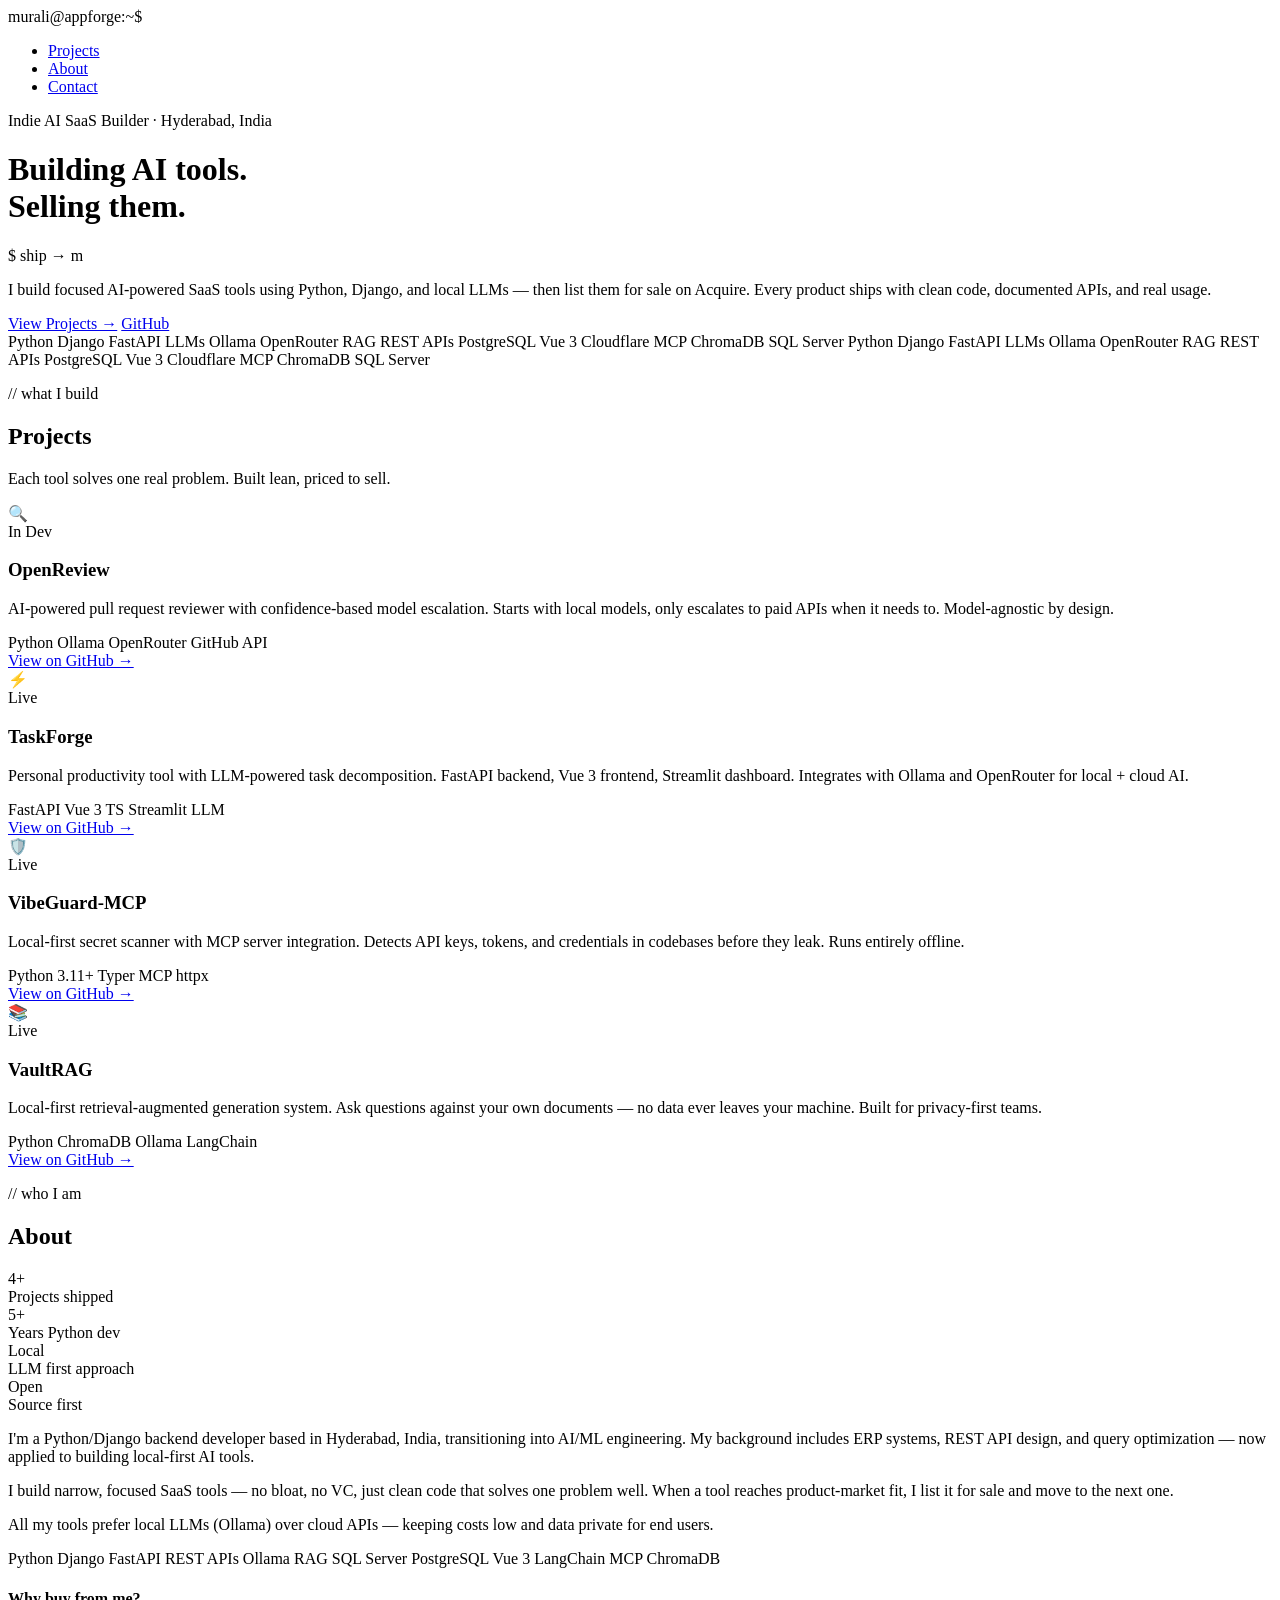
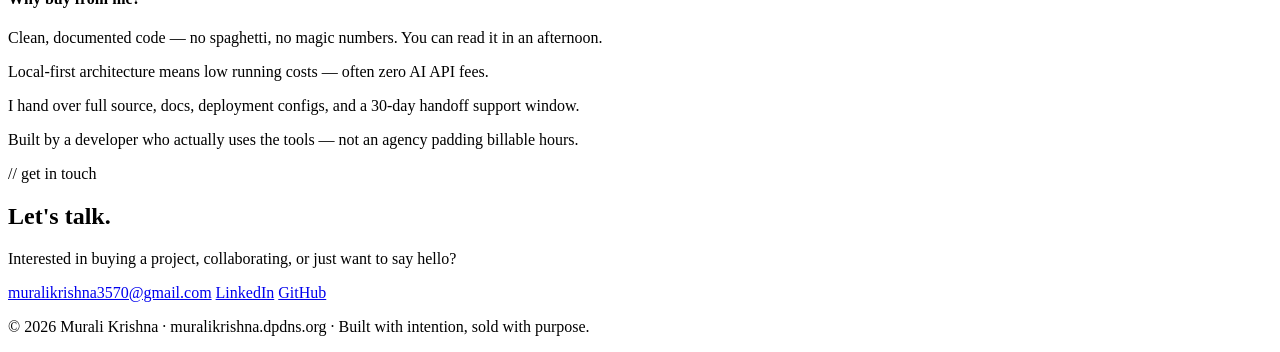
==== index.html @ a4213f14 "Add index.html for personal portfolio website This is a new HTML file for a personal portfolio websi" ====
<!DOCTYPE html>
<html lang="en">
<head>
  <meta charset="UTF-8">
  <meta name="viewport" content="width=device-width, initial-scale=1.0">
  <title>Murali Krishna — AI SaaS Builder</title>
  <link rel="preconnect" href="https://fonts.googleapis.com">
  <link href="https://fonts.googleapis.com/css2?family=Space+Grotesk:wght@300;400;500;600;700&family=Inter:wght@400;500&family=JetBrains+Mono:wght@400;500&display=swap" rel="stylesheet">
  <link rel="stylesheet" href="styles.css">
</head>
<body>

<!-- NAV -->
<nav>
  <span class="nav-logo">murali@appforge:~$</span>
  <ul class="nav-links">
    <li><a href="#projects">Projects</a></li>
    <li><a href="#about">About</a></li>
    <li><a href="#contact">Contact</a></li>
  </ul>
</nav>

<!-- HERO -->
<div class="hero">
  <p class="hero-eyebrow">Indie AI SaaS Builder · Hyderabad, India</p>
  <h1>Building AI tools.<br><span class="accent">Selling them.</span></h1>
  <div class="terminal-line">
    <span class="prompt">$</span>
    <span class="typed-text" id="typed-text"></span>
    <span class="cursor" id="cursor"></span>
  </div>
  <p class="hero-sub">
    I build focused AI-powered SaaS tools using Python, Django, and local LLMs —
    then list them for sale on Acquire. Every product ships with clean code,
    documented APIs, and real usage.
  </p>
  <div class="hero-cta">
    <a href="#projects" class="btn btn-primary">View Projects →</a>
    <a href="https://github.com/murali19980" target="_blank" rel="noopener" class="btn btn-ghost">GitHub</a>
  </div>
</div>

<!-- MARQUEE -->
<div class="marquee-wrap">
  <div class="marquee-track" id="marquee-track">
    <span class="marquee-item">Python</span>
    <span class="marquee-item">Django</span>
    <span class="marquee-item">FastAPI</span>
    <span class="marquee-item">LLMs</span>
    <span class="marquee-item">Ollama</span>
    <span class="marquee-item">OpenRouter</span>
    <span class="marquee-item">RAG</span>
    <span class="marquee-item">REST APIs</span>
    <span class="marquee-item">PostgreSQL</span>
    <span class="marquee-item">Vue 3</span>
    <span class="marquee-item">Cloudflare</span>
    <span class="marquee-item">MCP</span>
    <span class="marquee-item">ChromaDB</span>
    <span class="marquee-item">SQL Server</span>
  </div>
</div>

<!-- PROJECTS -->
<section id="projects">
  <p class="section-label">// what I build</p>
  <h2>Projects</h2>
  <p class="section-sub">Each tool solves one real problem. Built lean, priced to sell.</p>

  <div class="projects-grid">

    <div class="card">
      <div class="card-top">
        <div class="card-icon">🔍</div>
        <span class="badge badge-build">In Dev</span>
      </div>
      <h3>OpenReview</h3>
      <p>AI-powered pull request reviewer with confidence-based model escalation. Starts with local models, only escalates to paid APIs when it needs to. Model-agnostic by design.</p>
      <div class="card-tags">
        <span class="tag">Python</span>
        <span class="tag">Ollama</span>
        <span class="tag">OpenRouter</span>
        <span class="tag">GitHub API</span>
      </div>
      <a href="https://github.com/murali19980" target="_blank" class="card-link">View on GitHub →</a>
    </div>

    <div class="card">
      <div class="card-top">
        <div class="card-icon">⚡</div>
        <span class="badge badge-live">Live</span>
      </div>
      <h3>TaskForge</h3>
      <p>Personal productivity tool with LLM-powered task decomposition. FastAPI backend, Vue 3 frontend, Streamlit dashboard. Integrates with Ollama and OpenRouter for local + cloud AI.</p>
      <div class="card-tags">
        <span class="tag">FastAPI</span>
        <span class="tag">Vue 3 TS</span>
        <span class="tag">Streamlit</span>
        <span class="tag">LLM</span>
      </div>
      <a href="https://github.com/murali19980" target="_blank" class="card-link">View on GitHub →</a>
    </div>

    <div class="card">
      <div class="card-top">
        <div class="card-icon">🛡️</div>
        <span class="badge badge-live">Live</span>
      </div>
      <h3>VibeGuard-MCP</h3>
      <p>Local-first secret scanner with MCP server integration. Detects API keys, tokens, and credentials in codebases before they leak. Runs entirely offline.</p>
      <div class="card-tags">
        <span class="tag">Python 3.11+</span>
        <span class="tag">Typer</span>
        <span class="tag">MCP</span>
        <span class="tag">httpx</span>
      </div>
      <a href="https://github.com/murali19980/vibeguard-mcp" target="_blank" class="card-link">View on GitHub →</a>
    </div>

    <div class="card">
      <div class="card-top">
        <div class="card-icon">📚</div>
        <span class="badge badge-live">Live</span>
      </div>
      <h3>VaultRAG</h3>
      <p>Local-first retrieval-augmented generation system. Ask questions against your own documents — no data ever leaves your machine. Built for privacy-first teams.</p>
      <div class="card-tags">
        <span class="tag">Python</span>
        <span class="tag">ChromaDB</span>
        <span class="tag">Ollama</span>
        <span class="tag">LangChain</span>
      </div>
      <a href="https://github.com/murali19980/VaultRAG" target="_blank" class="card-link">View on GitHub →</a>
    </div>

  </div>
</section>

<!-- ABOUT -->
<section id="about">
  <p class="section-label">// who I am</p>
  <h2>About</h2>

  <div class="stats-row">
    <div class="stat-card">
      <div class="stat-num">4+</div>
      <div class="stat-label">Projects shipped</div>
    </div>
    <div class="stat-card">
      <div class="stat-num">5+</div>
      <div class="stat-label">Years Python dev</div>
    </div>
    <div class="stat-card">
      <div class="stat-num">Local</div>
      <div class="stat-label">LLM first approach</div>
    </div>
    <div class="stat-card">
      <div class="stat-num">Open</div>
      <div class="stat-label">Source first</div>
    </div>
  </div>

  <div class="about-grid">
    <div class="about-text">
      <p>
        I'm a Python/Django backend developer based in Hyderabad, India,
        transitioning into AI/ML engineering. My background includes ERP systems,
        REST API design, and query optimization — now applied to building
        local-first AI tools.
      </p>
      <p>
        I build narrow, focused SaaS tools — no bloat, no VC, just
        clean code that solves one problem well. When a tool reaches product-market fit,
        I list it for sale and move to the next one.
      </p>
      <p>
        All my tools prefer local LLMs (Ollama) over cloud APIs —
        keeping costs low and data private for end users.
      </p>
      <div class="skill-list">
        <span class="skill-pill">Python</span>
        <span class="skill-pill">Django</span>
        <span class="skill-pill">FastAPI</span>
        <span class="skill-pill">REST APIs</span>
        <span class="skill-pill">Ollama</span>
        <span class="skill-pill">RAG</span>
        <span class="skill-pill">SQL Server</span>
        <span class="skill-pill">PostgreSQL</span>
        <span class="skill-pill">Vue 3</span>
        <span class="skill-pill">LangChain</span>
        <span class="skill-pill">MCP</span>
        <span class="skill-pill">ChromaDB</span>
      </div>
    </div>

    <div class="why-buy">
      <h4>Why buy from me?</h4>
      <div class="why-item">
        <div class="why-dot"></div>
        <p>Clean, documented code — no spaghetti, no magic numbers. You can read it in an afternoon.</p>
      </div>
      <div class="why-item">
        <div class="why-dot"></div>
        <p>Local-first architecture means low running costs — often zero AI API fees.</p>
      </div>
      <div class="why-item">
        <div class="why-dot"></div>
        <p>I hand over full source, docs, deployment configs, and a 30-day handoff support window.</p>
      </div>
      <div class="why-item">
        <div class="why-dot"></div>
        <p>Built by a developer who actually uses the tools — not an agency padding billable hours.</p>
      </div>
    </div>
  </div>
</section>

<!-- CONTACT -->
<section id="contact">
  <div class="contact-box">
    <p class="section-label">// get in touch</p>
    <h2>Let's talk.</h2>
    <p>Interested in buying a project, collaborating, or just want to say hello?</p>
    <div class="contact-links">
      <a href="mailto:muralikrishna3570@gmail.com" class="btn btn-primary">muralikrishna3570@gmail.com</a>
      <a href="https://linkedin.com/in/muralikrishnakuppala" target="_blank" rel="noopener" class="btn btn-ghost">LinkedIn</a>
      <a href="https://github.com/murali19980" target="_blank" rel="noopener" class="btn btn-ghost">GitHub</a>
    </div>
  </div>
</section>

<!-- FOOTER -->
<footer>
  <p>© 2026 Murali Krishna · muralikrishna.dpdns.org · Built with intention, sold with purpose.</p>
</footer>

<script src="script.js"></script>
</body>
</html>
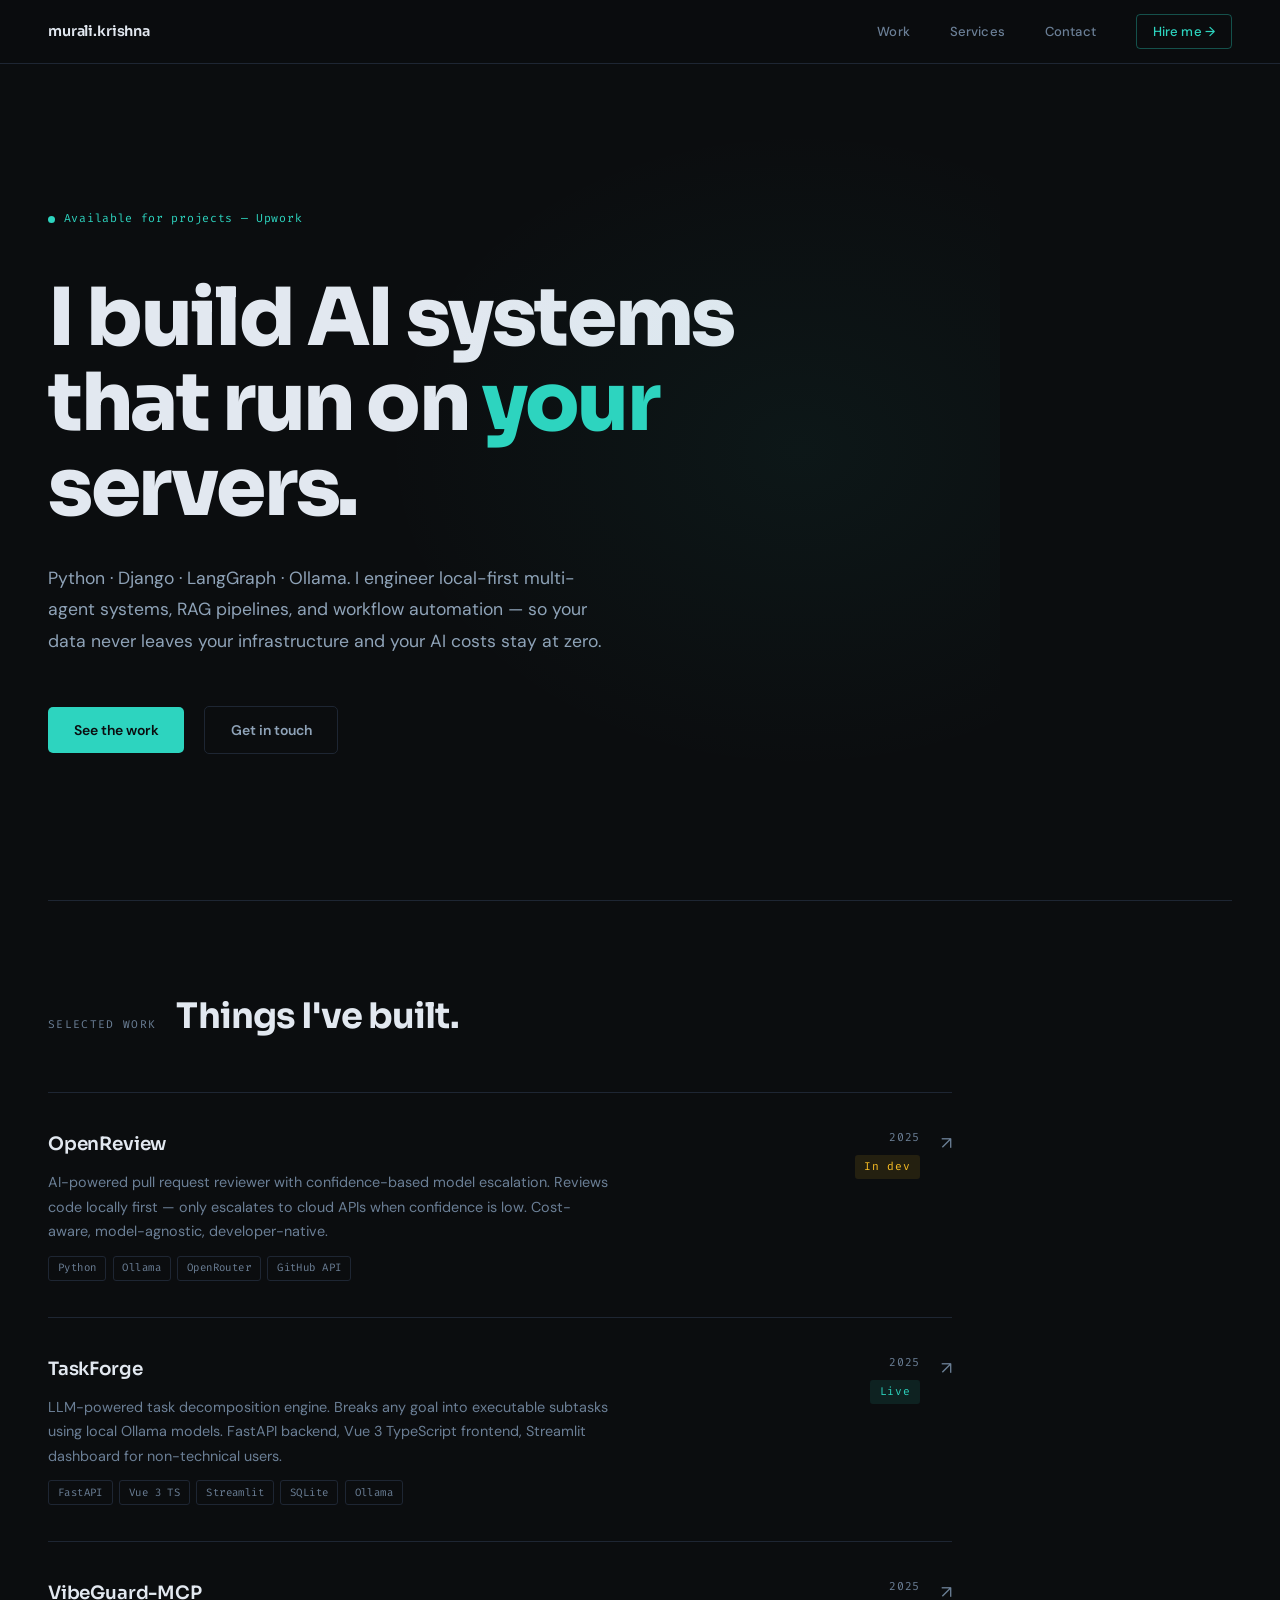
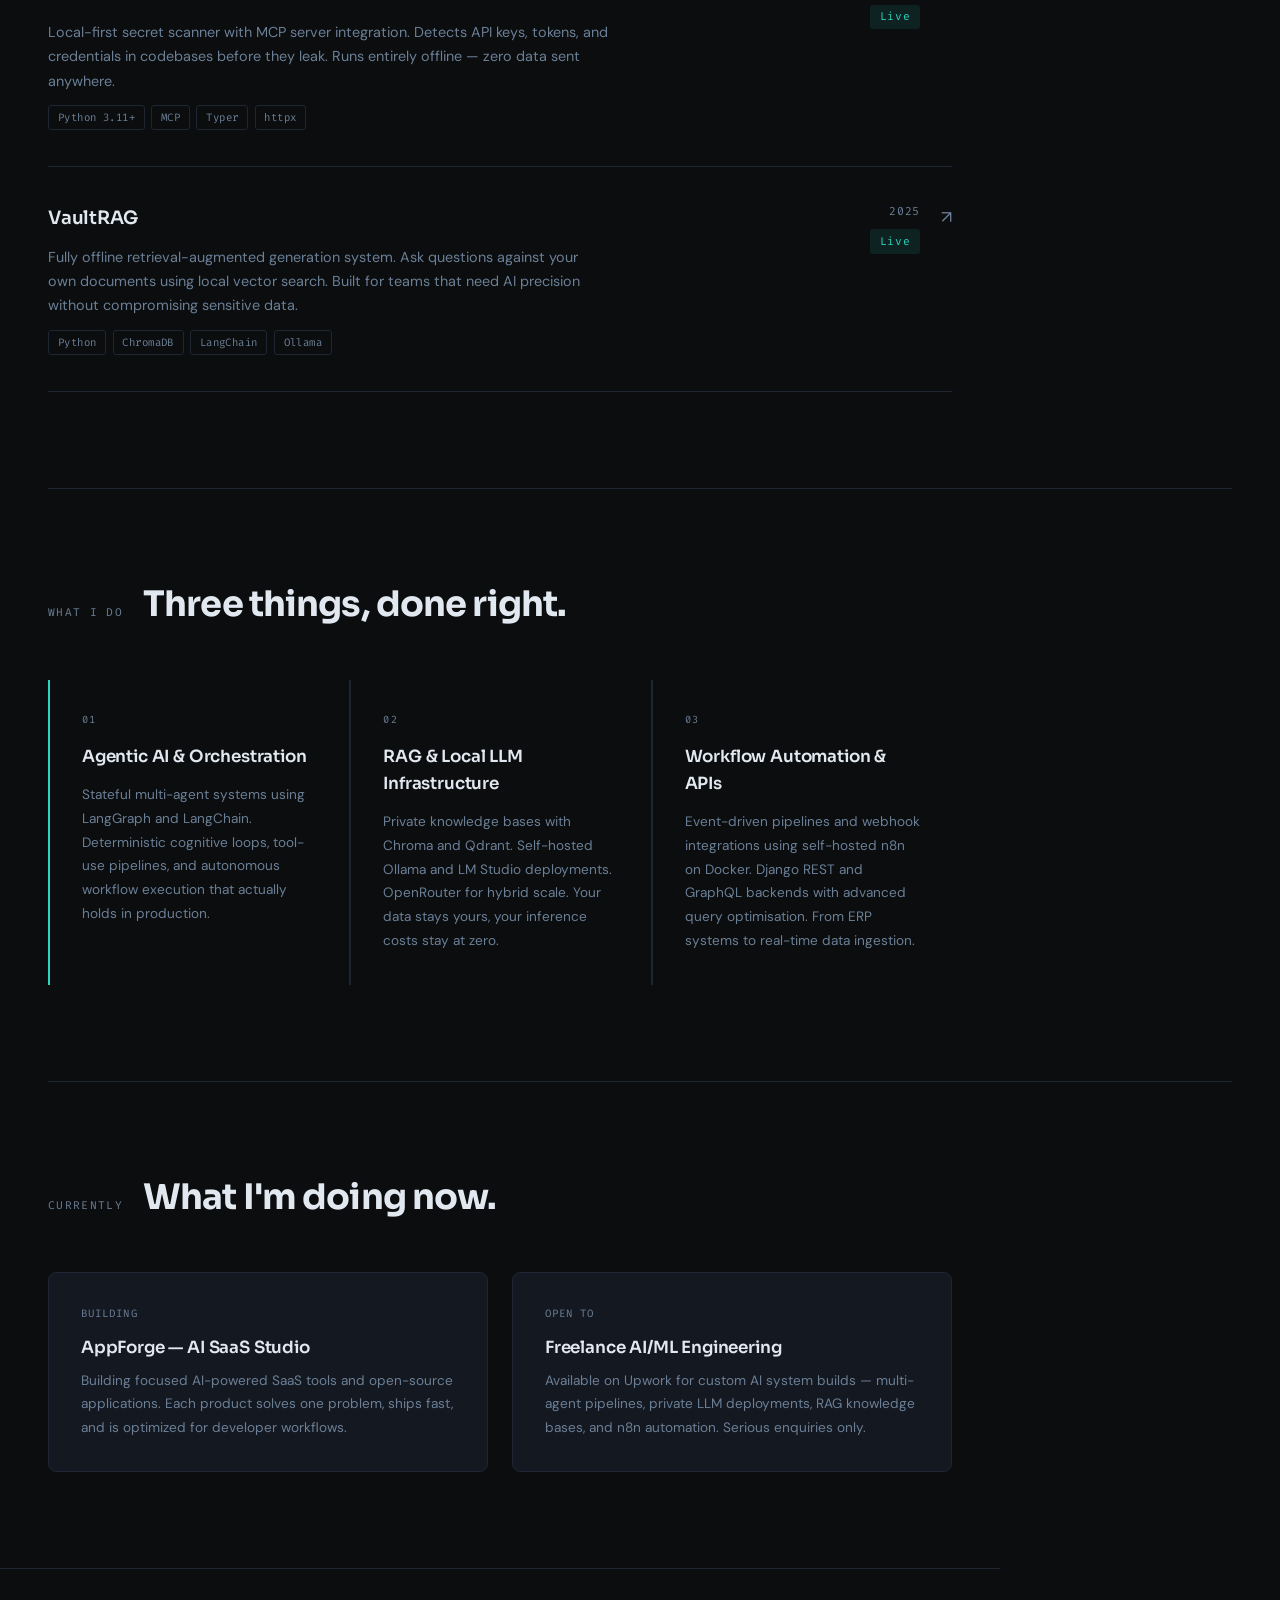
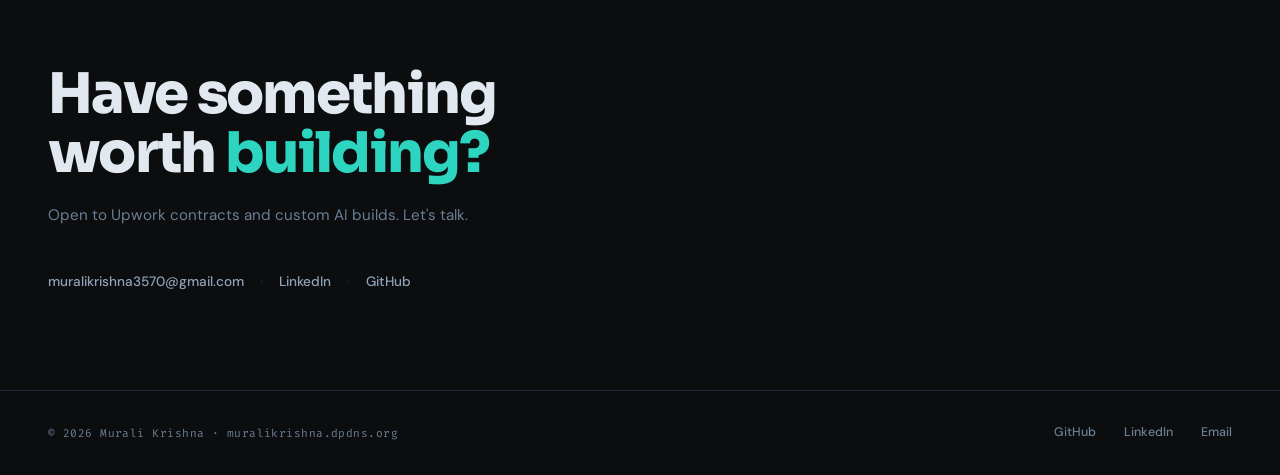
==== commit ee2456a2: "Update portfolio layout, separate files, remove Acquire references, and add favicon" ====
--- a/index.html
+++ b/index.html
@@ -3,236 +3,245 @@
 <head>
   <meta charset="UTF-8">
   <meta name="viewport" content="width=device-width, initial-scale=1.0">
-  <title>Murali Krishna — AI SaaS Builder</title>
+  <title>Murali Krishna · AI Systems Engineer</title>
+  <meta name="description" content="Python/Django engineer specialising in local-first AI, multi-agent orchestration, and RAG pipelines. Based in Hyderabad, India.">
   <link rel="preconnect" href="https://fonts.googleapis.com">
-  <link href="https://fonts.googleapis.com/css2?family=Space+Grotesk:wght@300;400;500;600;700&family=Inter:wght@400;500&family=JetBrains+Mono:wght@400;500&display=swap" rel="stylesheet">
+  <link href="https://fonts.googleapis.com/css2?family=Sora:wght@300;400;500;600;700;800&family=DM+Sans:ital,wght@0,300;0,400;0,500;1,400&family=Fira+Code:wght@400;500&display=swap" rel="stylesheet">
+  <link rel="icon" type="image/svg+xml" href="favicon.svg">
   <link rel="stylesheet" href="styles.css">
+  <script src="script.js" defer></script>
 </head>
 <body>
 
-<!-- NAV -->
+<!-- ─── NAV ─── -->
 <nav>
-  <span class="nav-logo">murali@appforge:~$</span>
-  <ul class="nav-links">
-    <li><a href="#projects">Projects</a></li>
-    <li><a href="#about">About</a></li>
-    <li><a href="#contact">Contact</a></li>
-  </ul>
+  <span class="nav-name">murali.krishna</span>
+  <div class="nav-right">
+    <a href="#work">Work</a>
+    <a href="#services">Services</a>
+    <a href="#contact">Contact</a>
+    <a href="https://linkedin.com/in/muralikrishnakuppala" target="_blank" rel="noopener" class="nav-cta">Hire me →</a>
+  </div>
 </nav>
 
-<!-- HERO -->
-<div class="hero">
-  <p class="hero-eyebrow">Indie AI SaaS Builder · Hyderabad, India</p>
-  <h1>Building AI tools.<br><span class="accent">Selling them.</span></h1>
-  <div class="terminal-line">
-    <span class="prompt">$</span>
-    <span class="typed-text" id="typed-text"></span>
-    <span class="cursor" id="cursor"></span>
-  </div>
+<!-- ─── HERO ─── -->
+<section class="hero" style="padding-top:64px;">
+  <div class="hero-status">
+    <span class="pulse"></span>
+    Available for projects — Upwork
+  </div>
+  <h1>
+    I build AI systems<br>
+    that run on <em>your</em> servers.
+  </h1>
   <p class="hero-sub">
-    I build focused AI-powered SaaS tools using Python, Django, and local LLMs —
-    then list them for sale on Acquire. Every product ships with clean code,
-    documented APIs, and real usage.
+    Python · Django · LangGraph · Ollama. I engineer local-first multi-agent 
+    systems, RAG pipelines, and workflow automation — so your data never leaves 
+    your infrastructure and your AI costs stay at zero.
   </p>
-  <div class="hero-cta">
-    <a href="#projects" class="btn btn-primary">View Projects →</a>
-    <a href="https://github.com/murali19980" target="_blank" rel="noopener" class="btn btn-ghost">GitHub</a>
-  </div>
-</div>
-
-<!-- MARQUEE -->
-<div class="marquee-wrap">
-  <div class="marquee-track" id="marquee-track">
-    <span class="marquee-item">Python</span>
-    <span class="marquee-item">Django</span>
-    <span class="marquee-item">FastAPI</span>
-    <span class="marquee-item">LLMs</span>
-    <span class="marquee-item">Ollama</span>
-    <span class="marquee-item">OpenRouter</span>
-    <span class="marquee-item">RAG</span>
-    <span class="marquee-item">REST APIs</span>
-    <span class="marquee-item">PostgreSQL</span>
-    <span class="marquee-item">Vue 3</span>
-    <span class="marquee-item">Cloudflare</span>
-    <span class="marquee-item">MCP</span>
-    <span class="marquee-item">ChromaDB</span>
-    <span class="marquee-item">SQL Server</span>
-  </div>
-</div>
-
-<!-- PROJECTS -->
-<section id="projects">
-  <p class="section-label">// what I build</p>
-  <h2>Projects</h2>
-  <p class="section-sub">Each tool solves one real problem. Built lean, priced to sell.</p>
-
-  <div class="projects-grid">
-
-    <div class="card">
-      <div class="card-top">
-        <div class="card-icon">🔍</div>
-        <span class="badge badge-build">In Dev</span>
-      </div>
-      <h3>OpenReview</h3>
-      <p>AI-powered pull request reviewer with confidence-based model escalation. Starts with local models, only escalates to paid APIs when it needs to. Model-agnostic by design.</p>
-      <div class="card-tags">
-        <span class="tag">Python</span>
-        <span class="tag">Ollama</span>
-        <span class="tag">OpenRouter</span>
-        <span class="tag">GitHub API</span>
-      </div>
-      <a href="https://github.com/murali19980" target="_blank" class="card-link">View on GitHub →</a>
-    </div>
-
-    <div class="card">
-      <div class="card-top">
-        <div class="card-icon">⚡</div>
-        <span class="badge badge-live">Live</span>
-      </div>
-      <h3>TaskForge</h3>
-      <p>Personal productivity tool with LLM-powered task decomposition. FastAPI backend, Vue 3 frontend, Streamlit dashboard. Integrates with Ollama and OpenRouter for local + cloud AI.</p>
-      <div class="card-tags">
-        <span class="tag">FastAPI</span>
-        <span class="tag">Vue 3 TS</span>
-        <span class="tag">Streamlit</span>
-        <span class="tag">LLM</span>
-      </div>
-      <a href="https://github.com/murali19980" target="_blank" class="card-link">View on GitHub →</a>
-    </div>
-
-    <div class="card">
-      <div class="card-top">
-        <div class="card-icon">🛡️</div>
-        <span class="badge badge-live">Live</span>
-      </div>
-      <h3>VibeGuard-MCP</h3>
-      <p>Local-first secret scanner with MCP server integration. Detects API keys, tokens, and credentials in codebases before they leak. Runs entirely offline.</p>
-      <div class="card-tags">
-        <span class="tag">Python 3.11+</span>
-        <span class="tag">Typer</span>
-        <span class="tag">MCP</span>
-        <span class="tag">httpx</span>
-      </div>
-      <a href="https://github.com/murali19980/vibeguard-mcp" target="_blank" class="card-link">View on GitHub →</a>
-    </div>
-
-    <div class="card">
-      <div class="card-top">
-        <div class="card-icon">📚</div>
-        <span class="badge badge-live">Live</span>
-      </div>
-      <h3>VaultRAG</h3>
-      <p>Local-first retrieval-augmented generation system. Ask questions against your own documents — no data ever leaves your machine. Built for privacy-first teams.</p>
-      <div class="card-tags">
-        <span class="tag">Python</span>
-        <span class="tag">ChromaDB</span>
-        <span class="tag">Ollama</span>
-        <span class="tag">LangChain</span>
-      </div>
-      <a href="https://github.com/murali19980/VaultRAG" target="_blank" class="card-link">View on GitHub →</a>
-    </div>
-
-  </div>
-</section>
-
-<!-- ABOUT -->
-<section id="about">
-  <p class="section-label">// who I am</p>
-  <h2>About</h2>
-
-  <div class="stats-row">
-    <div class="stat-card">
-      <div class="stat-num">4+</div>
-      <div class="stat-label">Projects shipped</div>
-    </div>
-    <div class="stat-card">
-      <div class="stat-num">5+</div>
-      <div class="stat-label">Years Python dev</div>
-    </div>
-    <div class="stat-card">
-      <div class="stat-num">Local</div>
-      <div class="stat-label">LLM first approach</div>
-    </div>
-    <div class="stat-card">
-      <div class="stat-num">Open</div>
-      <div class="stat-label">Source first</div>
-    </div>
-  </div>
-
-  <div class="about-grid">
-    <div class="about-text">
-      <p>
-        I'm a Python/Django backend developer based in Hyderabad, India,
-        transitioning into AI/ML engineering. My background includes ERP systems,
-        REST API design, and query optimization — now applied to building
-        local-first AI tools.
-      </p>
-      <p>
-        I build narrow, focused SaaS tools — no bloat, no VC, just
-        clean code that solves one problem well. When a tool reaches product-market fit,
-        I list it for sale and move to the next one.
-      </p>
-      <p>
-        All my tools prefer local LLMs (Ollama) over cloud APIs —
-        keeping costs low and data private for end users.
-      </p>
-      <div class="skill-list">
-        <span class="skill-pill">Python</span>
-        <span class="skill-pill">Django</span>
-        <span class="skill-pill">FastAPI</span>
-        <span class="skill-pill">REST APIs</span>
-        <span class="skill-pill">Ollama</span>
-        <span class="skill-pill">RAG</span>
-        <span class="skill-pill">SQL Server</span>
-        <span class="skill-pill">PostgreSQL</span>
-        <span class="skill-pill">Vue 3</span>
-        <span class="skill-pill">LangChain</span>
-        <span class="skill-pill">MCP</span>
-        <span class="skill-pill">ChromaDB</span>
-      </div>
-    </div>
-
-    <div class="why-buy">
-      <h4>Why buy from me?</h4>
-      <div class="why-item">
-        <div class="why-dot"></div>
-        <p>Clean, documented code — no spaghetti, no magic numbers. You can read it in an afternoon.</p>
-      </div>
-      <div class="why-item">
-        <div class="why-dot"></div>
-        <p>Local-first architecture means low running costs — often zero AI API fees.</p>
-      </div>
-      <div class="why-item">
-        <div class="why-dot"></div>
-        <p>I hand over full source, docs, deployment configs, and a 30-day handoff support window.</p>
-      </div>
-      <div class="why-item">
-        <div class="why-dot"></div>
-        <p>Built by a developer who actually uses the tools — not an agency padding billable hours.</p>
-      </div>
-    </div>
-  </div>
-</section>
-
-<!-- CONTACT -->
-<section id="contact">
-  <div class="contact-box">
-    <p class="section-label">// get in touch</p>
-    <h2>Let's talk.</h2>
-    <p>Interested in buying a project, collaborating, or just want to say hello?</p>
-    <div class="contact-links">
-      <a href="mailto:muralikrishna3570@gmail.com" class="btn btn-primary">muralikrishna3570@gmail.com</a>
-      <a href="https://linkedin.com/in/muralikrishnakuppala" target="_blank" rel="noopener" class="btn btn-ghost">LinkedIn</a>
-      <a href="https://github.com/murali19980" target="_blank" rel="noopener" class="btn btn-ghost">GitHub</a>
-    </div>
-  </div>
-</section>
-
-<!-- FOOTER -->
+  <div class="hero-actions">
+    <a href="#work" class="btn btn-solid">See the work</a>
+    <a href="#contact" class="btn btn-outline">Get in touch</a>
+  </div>
+</section>
+
+<div class="divider"></div>
+
+<!-- ─── WORK ─── -->
+<section class="section" id="work">
+  <div class="section-header">
+    <span class="section-label">selected work</span>
+    <h2 class="section-title">Things I've built.</h2>
+  </div>
+
+  <div class="projects-list">
+
+    <a href="https://github.com/murali19980" target="_blank" class="project-row">
+      <div class="project-left">
+        <span class="project-name">OpenReview</span>
+        <p class="project-desc">
+          AI-powered pull request reviewer with confidence-based model escalation.
+          Reviews code locally first — only escalates to cloud APIs when confidence is low.
+          Cost-aware, model-agnostic, developer-native.
+        </p>
+        <div class="project-tags">
+          <span class="tag">Python</span>
+          <span class="tag">Ollama</span>
+          <span class="tag">OpenRouter</span>
+          <span class="tag">GitHub API</span>
+        </div>
+      </div>
+      <div class="project-right">
+        <span class="project-year">2025</span>
+        <span class="project-status status-dev">In dev</span>
+      </div>
+    </a>
+
+    <a href="https://github.com/murali19980" target="_blank" class="project-row">
+      <div class="project-left">
+        <span class="project-name">TaskForge</span>
+        <p class="project-desc">
+          LLM-powered task decomposition engine. Breaks any goal into executable subtasks 
+          using local Ollama models. FastAPI backend, Vue 3 TypeScript frontend, 
+          Streamlit dashboard for non-technical users.
+        </p>
+        <div class="project-tags">
+          <span class="tag">FastAPI</span>
+          <span class="tag">Vue 3 TS</span>
+          <span class="tag">Streamlit</span>
+          <span class="tag">SQLite</span>
+          <span class="tag">Ollama</span>
+        </div>
+      </div>
+      <div class="project-right">
+        <span class="project-year">2025</span>
+        <span class="project-status status-live">Live</span>
+      </div>
+    </a>
+
+    <a href="https://github.com/murali19980/vibeguard-mcp" target="_blank" class="project-row">
+      <div class="project-left">
+        <span class="project-name">VibeGuard-MCP</span>
+        <p class="project-desc">
+          Local-first secret scanner with MCP server integration. Detects API keys, 
+          tokens, and credentials in codebases before they leak. Runs entirely offline —
+          zero data sent anywhere.
+        </p>
+        <div class="project-tags">
+          <span class="tag">Python 3.11+</span>
+          <span class="tag">MCP</span>
+          <span class="tag">Typer</span>
+          <span class="tag">httpx</span>
+        </div>
+      </div>
+      <div class="project-right">
+        <span class="project-year">2025</span>
+        <span class="project-status status-live">Live</span>
+      </div>
+    </a>
+
+    <a href="https://github.com/murali19980/VaultRAG" target="_blank" class="project-row">
+      <div class="project-left">
+        <span class="project-name">VaultRAG</span>
+        <p class="project-desc">
+          Fully offline retrieval-augmented generation system. Ask questions against 
+          your own documents using local vector search. Built for teams that need 
+          AI precision without compromising sensitive data.
+        </p>
+        <div class="project-tags">
+          <span class="tag">Python</span>
+          <span class="tag">ChromaDB</span>
+          <span class="tag">LangChain</span>
+          <span class="tag">Ollama</span>
+        </div>
+      </div>
+      <div class="project-right">
+        <span class="project-year">2025</span>
+        <span class="project-status status-live">Live</span>
+      </div>
+    </a>
+
+  </div>
+</section>
+
+<div class="divider"></div>
+
+<!-- ─── SERVICES ─── -->
+<section class="section" id="services">
+  <div class="section-header">
+    <span class="section-label">what I do</span>
+    <h2 class="section-title">Three things, done right.</h2>
+  </div>
+
+  <div class="services-grid">
+
+    <div class="service-item">
+      <p class="service-num">01</p>
+      <h3 class="service-name">Agentic AI &amp; Orchestration</h3>
+      <p class="service-desc">
+        Stateful multi-agent systems using LangGraph and LangChain. Deterministic 
+        cognitive loops, tool-use pipelines, and autonomous workflow execution 
+        that actually holds in production.
+      </p>
+    </div>
+
+    <div class="service-item">
+      <p class="service-num">02</p>
+      <h3 class="service-name">RAG &amp; Local LLM Infrastructure</h3>
+      <p class="service-desc">
+        Private knowledge bases with Chroma and Qdrant. Self-hosted Ollama and 
+        LM Studio deployments. OpenRouter for hybrid scale. Your data stays yours, 
+        your inference costs stay at zero.
+      </p>
+    </div>
+
+    <div class="service-item">
+      <p class="service-num">03</p>
+      <h3 class="service-name">Workflow Automation &amp; APIs</h3>
+      <p class="service-desc">
+        Event-driven pipelines and webhook integrations using self-hosted n8n on 
+        Docker. Django REST and GraphQL backends with advanced query optimisation. 
+        From ERP systems to real-time data ingestion.
+      </p>
+    </div>
+
+  </div>
+</section>
+
+<div class="divider"></div>
+
+<!-- ─── CURRENTLY ─── -->
+<section class="section" id="currently">
+  <div class="section-header">
+    <span class="section-label">currently</span>
+    <h2 class="section-title">What I'm doing now.</h2>
+  </div>
+
+  <div class="currently-grid">
+    <div class="current-card">
+      <p class="current-card-label">Building</p>
+      <h3 class="current-card-title">AppForge — AI SaaS Studio</h3>
+      <p class="current-card-desc">
+        Building focused AI-powered SaaS tools and open-source applications. 
+        Each product solves one problem, ships fast, and is optimized for developer workflows.
+      </p>
+    </div>
+    <div class="current-card">
+      <p class="current-card-label">Open to</p>
+      <h3 class="current-card-title">Freelance AI/ML Engineering</h3>
+      <p class="current-card-desc">
+        Available on Upwork for custom AI system builds — multi-agent pipelines, 
+        private LLM deployments, RAG knowledge bases, and n8n automation. 
+        Serious enquiries only.
+      </p>
+    </div>
+  </div>
+</section>
+
+<!-- ─── CONTACT ─── -->
+<section class="contact-section" id="contact">
+  <h2>Have something<br>worth <em>building?</em></h2>
+  <p>
+    Open to Upwork contracts and custom AI builds. Let's talk.
+  </p>
+  <div class="contact-links">
+    <a href="mailto:muralikrishna3570@gmail.com" class="contact-link">muralikrishna3570@gmail.com</a>
+    <span class="contact-sep">·</span>
+    <a href="https://linkedin.com/in/muralikrishnakuppala" target="_blank" rel="noopener" class="contact-link">LinkedIn</a>
+    <span class="contact-sep">·</span>
+    <a href="https://github.com/murali19980" target="_blank" rel="noopener" class="contact-link">GitHub</a>
+  </div>
+</section>
+
+<!-- ─── FOOTER ─── -->
 <footer>
-  <p>© 2026 Murali Krishna · muralikrishna.dpdns.org · Built with intention, sold with purpose.</p>
+  <span class="footer-left">© 2026 Murali Krishna · muralikrishna.dpdns.org</span>
+  <div class="footer-right">
+    <a href="https://github.com/murali19980" target="_blank" rel="noopener">GitHub</a>
+    <a href="https://linkedin.com/in/muralikrishnakuppala" target="_blank" rel="noopener">LinkedIn</a>
+    <a href="mailto:muralikrishna3570@gmail.com">Email</a>
+  </div>
 </footer>
 
-<script src="script.js"></script>
 </body>
 </html>
--- a/styles.css
+++ b/styles.css
@@ -0,0 +1,418 @@
+/* ─── RESET ─────────────────────────────── */
+*, *::before, *::after { box-sizing: border-box; margin: 0; padding: 0; }
+html { scroll-behavior: smooth; font-size: 16px; }
+
+/* ─── TOKENS ─────────────────────────────── */
+:root {
+  --black:   #0B0D0F;
+  --surface: #141820;
+  --line:    #1E2633;
+  --text:    #E2E8F0;
+  --muted:   #6B7F96;
+  --subtle:  #8FA3B8;
+  --teal:    #2DD4BF;
+  --teal-dim:#1A9688;
+}
+
+/* ─── BASE ─────────────────────────────── */
+body {
+  background: var(--black);
+  color: var(--text);
+  font-family: 'DM Sans', sans-serif;
+  font-weight: 400;
+  line-height: 1.6;
+  overflow-x: hidden;
+}
+a { color: inherit; text-decoration: none; }
+
+/* ─── NAV ─────────────────────────────── */
+nav {
+  position: fixed; top: 0; left: 0; right: 0; z-index: 50;
+  display: flex; align-items: center; justify-content: space-between;
+  padding: 0 3rem;
+  height: 64px;
+  border-bottom: 1px solid var(--line);
+  background: rgba(11,13,15,0.9);
+  backdrop-filter: blur(16px);
+}
+.nav-name {
+  font-family: 'Sora', sans-serif;
+  font-size: 0.9rem;
+  font-weight: 600;
+  letter-spacing: -0.01em;
+  color: var(--text);
+}
+.nav-right {
+  display: flex; align-items: center; gap: 2.5rem;
+}
+.nav-right a {
+  font-size: 0.82rem;
+  color: var(--muted);
+  font-weight: 500;
+  transition: color 0.15s;
+  letter-spacing: 0.01em;
+}
+.nav-right a:hover { color: var(--text); }
+.nav-cta {
+  font-size: 0.82rem !important;
+  color: var(--teal) !important;
+  border: 1px solid rgba(45,212,191,0.35);
+  padding: 0.4rem 1rem;
+  border-radius: 4px;
+  transition: background 0.15s, color 0.15s !important;
+}
+.nav-cta:hover {
+  background: rgba(45,212,191,0.1) !important;
+  color: var(--teal) !important;
+}
+
+/* ─── HERO ─────────────────────────────── */
+.hero {
+  min-height: 100vh;
+  display: flex; flex-direction: column; justify-content: center;
+  padding: 0 3rem;
+  max-width: 1000px;
+  position: relative;
+}
+.hero-status {
+  display: inline-flex; align-items: center; gap: 0.55rem;
+  font-family: 'Fira Code', monospace;
+  font-size: 0.72rem;
+  color: var(--teal);
+  margin-bottom: 3rem;
+  letter-spacing: 0.06em;
+}
+.pulse {
+  width: 7px; height: 7px;
+  background: var(--teal);
+  border-radius: 50%;
+  animation: pulse 2.4s ease-in-out infinite;
+}
+@keyframes pulse {
+  0%, 100% { opacity: 1; transform: scale(1); }
+  50%       { opacity: 0.3; transform: scale(0.7); }
+}
+
+.hero h1 {
+  font-family: 'Sora', sans-serif;
+  font-size: clamp(2.6rem, 6.5vw, 5rem);
+  font-weight: 800;
+  line-height: 1.06;
+  letter-spacing: -0.03em;
+  margin-bottom: 2rem;
+  max-width: 820px;
+}
+.hero h1 em {
+  font-style: normal;
+  color: var(--teal);
+}
+
+.hero-sub {
+  font-size: clamp(0.95rem, 1.6vw, 1.1rem);
+  color: var(--subtle);
+  max-width: 560px;
+  line-height: 1.8;
+  margin-bottom: 3rem;
+  font-weight: 400;
+}
+
+.hero-actions {
+  display: flex; align-items: center; gap: 1.25rem; flex-wrap: wrap;
+}
+.btn {
+  display: inline-flex; align-items: center; gap: 0.4rem;
+  font-family: 'DM Sans', sans-serif;
+  font-size: 0.875rem;
+  font-weight: 600;
+  padding: 0.75rem 1.6rem;
+  border-radius: 5px;
+  transition: all 0.15s;
+  cursor: pointer;
+  border: none;
+}
+.btn-solid {
+  background: var(--teal);
+  color: #0B0D0F;
+}
+.btn-solid:hover { background: #22b8a6; }
+.btn-outline {
+  background: transparent;
+  color: var(--subtle);
+  border: 1px solid var(--line);
+}
+.btn-outline:hover { border-color: var(--subtle); color: var(--text); }
+
+/* grid noise overlay for texture */
+.hero::before {
+  content:'';
+  position: absolute;
+  inset: 0;
+  background: radial-gradient(ellipse 70% 60% at 80% 50%, rgba(45,212,191,0.05) 0%, transparent 60%);
+  pointer-events: none;
+}
+
+/* ─── DIVIDER ─────────────────────────────── */
+.divider {
+  height: 1px;
+  background: var(--line);
+  margin: 0 3rem;
+}
+
+/* ─── SECTION ─────────────────────────────── */
+.section {
+  padding: 6rem 3rem;
+  max-width: 1000px;
+}
+.section-header {
+  display: flex; align-items: baseline; gap: 1.25rem;
+  margin-bottom: 3.5rem;
+}
+.section-label {
+  font-family: 'Fira Code', monospace;
+  font-size: 0.7rem;
+  color: var(--muted);
+  letter-spacing: 0.12em;
+  text-transform: uppercase;
+  flex-shrink: 0;
+}
+.section-title {
+  font-family: 'Sora', sans-serif;
+  font-size: clamp(1.5rem, 3.5vw, 2.2rem);
+  font-weight: 700;
+  letter-spacing: -0.025em;
+  line-height: 1.1;
+}
+
+/* ─── PROJECTS ─────────────────────────────── */
+.projects-list { display: flex; flex-direction: column; gap: 0; }
+
+.project-row {
+  display: grid;
+  grid-template-columns: 1fr auto;
+  align-items: start;
+  gap: 2rem;
+  padding: 2.25rem 0;
+  border-top: 1px solid var(--line);
+  transition: background 0.15s;
+  cursor: pointer;
+  position: relative;
+}
+.project-row:last-child { border-bottom: 1px solid var(--line); }
+.project-row::after {
+  content: '↗';
+  position: absolute;
+  right: 0; top: 2.25rem;
+  color: var(--muted);
+  font-size: 1.1rem;
+  transition: color 0.15s, transform 0.15s;
+}
+.project-row:hover::after { color: var(--teal); transform: translate(2px,-2px); }
+
+.project-left { display: flex; flex-direction: column; gap: 0.75rem; }
+.project-name {
+  font-family: 'Sora', sans-serif;
+  font-size: 1.15rem;
+  font-weight: 600;
+  letter-spacing: -0.01em;
+  transition: color 0.15s;
+}
+.project-row:hover .project-name { color: var(--teal); }
+.project-desc {
+  font-size: 0.9rem;
+  color: var(--muted);
+  max-width: 560px;
+  line-height: 1.7;
+}
+.project-tags {
+  display: flex; flex-wrap: wrap; gap: 0.4rem;
+}
+.tag {
+  font-family: 'Fira Code', monospace;
+  font-size: 0.67rem;
+  color: var(--muted);
+  border: 1px solid var(--line);
+  padding: 0.18rem 0.55rem;
+  border-radius: 3px;
+  letter-spacing: 0.04em;
+}
+.project-right {
+  display: flex; flex-direction: column; align-items: flex-end; gap: 0.5rem;
+  padding-right: 2rem;
+}
+.project-year {
+  font-family: 'Fira Code', monospace;
+  font-size: 0.72rem;
+  color: var(--muted);
+  letter-spacing: 0.06em;
+}
+.project-status {
+  font-size: 0.7rem;
+  font-family: 'Fira Code', monospace;
+  padding: 0.2rem 0.6rem;
+  border-radius: 3px;
+  letter-spacing: 0.06em;
+}
+.status-live { background: rgba(45,212,191,0.1); color: var(--teal); }
+.status-dev  { background: rgba(251,191,36,0.1); color: #FBBF24; }
+
+/* ─── SERVICES ─────────────────────────────── */
+.services-grid {
+  display: grid;
+  grid-template-columns: repeat(3, 1fr);
+  gap: 0;
+}
+.service-item {
+  padding: 2rem 2rem 2rem 0;
+  border-left: 2px solid var(--line);
+  padding-left: 2rem;
+  transition: border-color 0.2s;
+}
+.service-item:first-child { border-left: 2px solid var(--teal); }
+.service-item:hover { border-left-color: var(--teal); }
+.service-num {
+  font-family: 'Fira Code', monospace;
+  font-size: 0.65rem;
+  color: var(--muted);
+  letter-spacing: 0.12em;
+  margin-bottom: 1rem;
+}
+.service-name {
+  font-family: 'Sora', sans-serif;
+  font-size: 1.05rem;
+  font-weight: 600;
+  margin-bottom: 0.75rem;
+  letter-spacing: -0.01em;
+}
+.service-desc {
+  font-size: 0.85rem;
+  color: var(--muted);
+  line-height: 1.75;
+}
+
+/* ─── CURRENTLY ─────────────────────────────── */
+.currently-grid {
+  display: grid;
+  grid-template-columns: 1fr 1fr;
+  gap: 1.5rem;
+}
+.current-card {
+  background: var(--surface);
+  border: 1px solid var(--line);
+  border-radius: 8px;
+  padding: 2rem;
+  transition: border-color 0.2s;
+}
+.current-card:hover { border-color: var(--teal); }
+.current-card-label {
+  font-family: 'Fira Code', monospace;
+  font-size: 0.67rem;
+  color: var(--muted);
+  letter-spacing: 0.1em;
+  text-transform: uppercase;
+  margin-bottom: 0.75rem;
+}
+.current-card-title {
+  font-family: 'Sora', sans-serif;
+  font-size: 1.05rem;
+  font-weight: 600;
+  margin-bottom: 0.5rem;
+  letter-spacing: -0.01em;
+}
+.current-card-desc {
+  font-size: 0.85rem;
+  color: var(--muted);
+  line-height: 1.7;
+}
+
+/* ─── CONTACT ─────────────────────────────── */
+.contact-section {
+  padding: 6rem 3rem;
+  max-width: 1000px;
+  border-top: 1px solid var(--line);
+}
+.contact-section h2 {
+  font-family: 'Sora', sans-serif;
+  font-size: clamp(2rem, 5vw, 3.5rem);
+  font-weight: 800;
+  letter-spacing: -0.03em;
+  line-height: 1.05;
+  margin-bottom: 1.25rem;
+}
+.contact-section h2 em { font-style: normal; color: var(--teal); }
+.contact-section p {
+  font-size: 0.95rem;
+  color: var(--muted);
+  max-width: 480px;
+  margin-bottom: 2.5rem;
+  line-height: 1.75;
+}
+.contact-links {
+  display: flex; gap: 1rem; flex-wrap: wrap; align-items: center;
+}
+.contact-link {
+  font-size: 0.85rem;
+  color: var(--subtle);
+  font-weight: 500;
+  transition: color 0.15s;
+  display: flex; align-items: center; gap: 0.35rem;
+}
+.contact-link:hover { color: var(--teal); }
+.contact-sep { color: var(--line); }
+
+/* ─── FOOTER ─────────────────────────────── */
+footer {
+  border-top: 1px solid var(--line);
+  padding: 2rem 3rem;
+  display: flex; justify-content: space-between; align-items: center;
+}
+.footer-left {
+  font-family: 'Fira Code', monospace;
+  font-size: 0.7rem;
+  color: var(--muted);
+  letter-spacing: 0.04em;
+}
+.footer-right {
+  display: flex; gap: 1.75rem;
+}
+.footer-right a {
+  font-size: 0.78rem;
+  color: var(--muted);
+  transition: color 0.15s;
+  font-weight: 500;
+}
+.footer-right a:hover { color: var(--text); }
+
+/* ─── RESPONSIVE ─────────────────────────────── */
+@media (max-width: 768px) {
+  nav { padding: 0 1.5rem; }
+  .nav-right { gap: 1.25rem; }
+  .hero { padding: 0 1.5rem; }
+  .divider { margin: 0 1.5rem; }
+  .section { padding: 4rem 1.5rem; }
+  .services-grid { grid-template-columns: 1fr; gap: 1.5rem; }
+  .service-item { border-left: 2px solid var(--line); padding-left: 1.25rem; }
+  .currently-grid { grid-template-columns: 1fr; }
+  .project-right { display: none; }
+  .contact-section { padding: 4rem 1.5rem; }
+  footer { padding: 1.5rem; flex-direction: column; gap: 1rem; text-align: center; }
+  .footer-right { justify-content: center; }
+  .project-row { grid-template-columns: 1fr; }
+}
+
+@media (prefers-reduced-motion: reduce) {
+  .pulse { animation: none; }
+  * { transition: none !important; }
+}
+
+/* ─── FADE IN ANIMATIONS ─────────────────── */
+.fade-in-init {
+  opacity: 0;
+  transform: translateY(20px);
+  transition: opacity 0.6s cubic-bezier(0.16, 1, 0.3, 1), transform 0.6s cubic-bezier(0.16, 1, 0.3, 1);
+  transition-delay: var(--delay, 0s);
+}
+
+.fade-in-visible {
+  opacity: 1;
+  transform: translateY(0);
+}
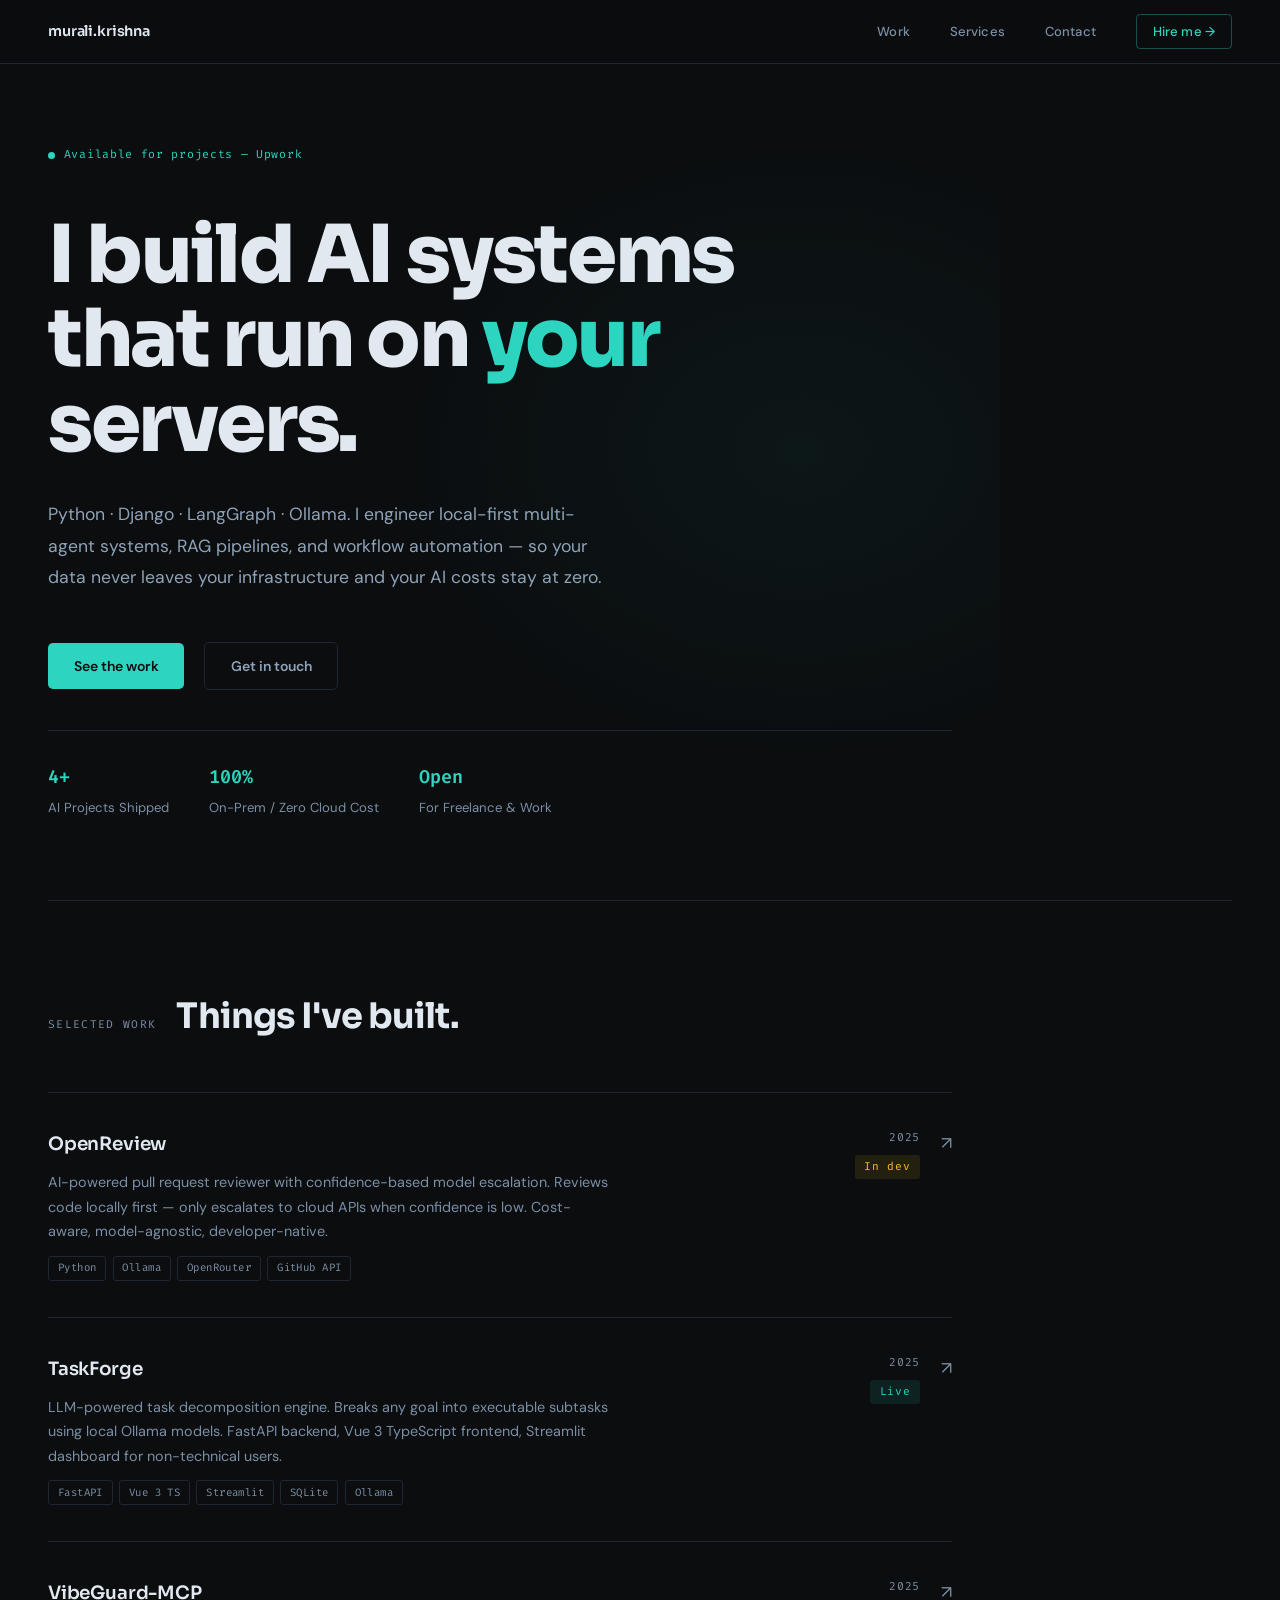
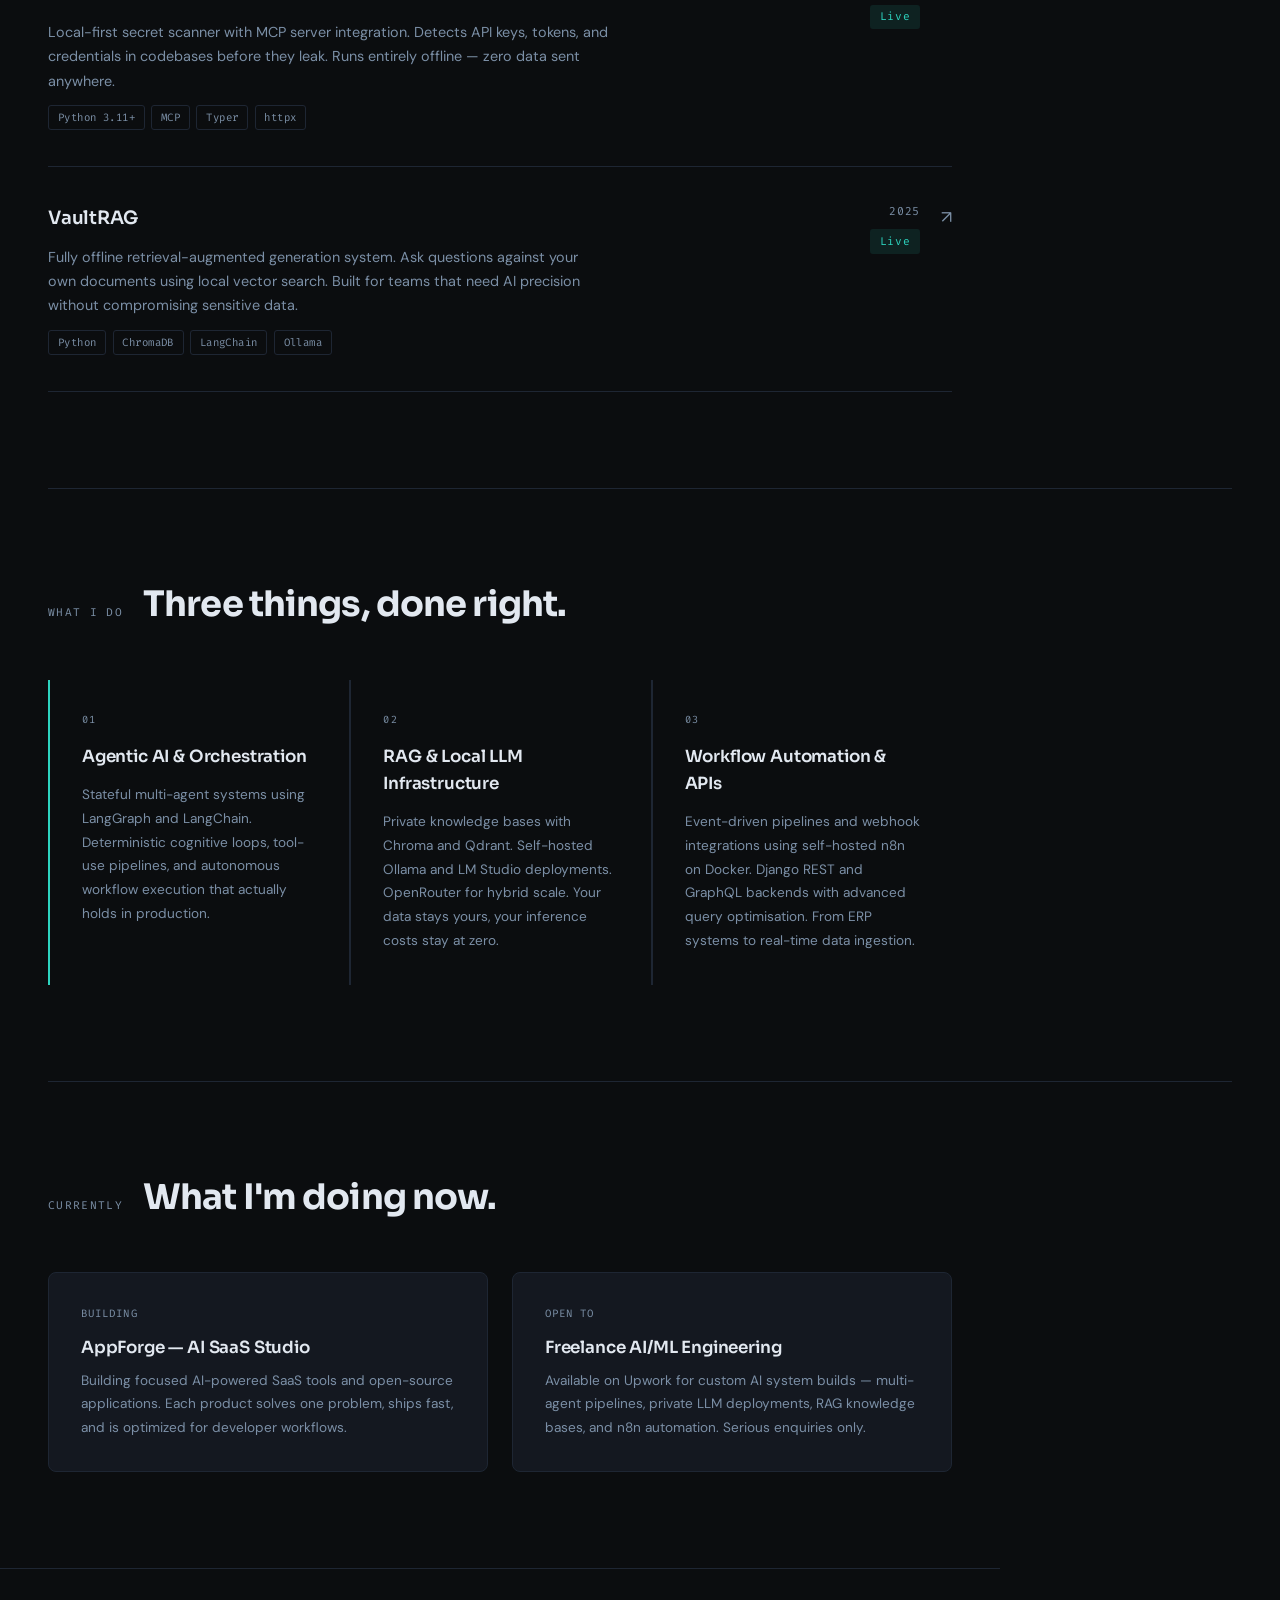
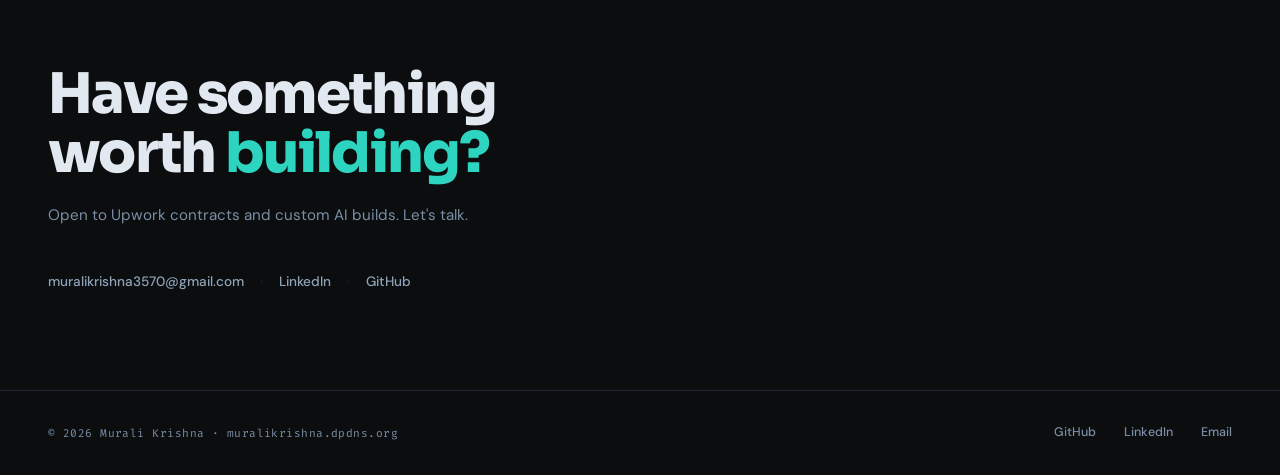
==== commit d748e30d: "Implement performance, SEO, accessibility, and UI polish suggestions (OG tags, back-to-top button, c" ====
--- a/index.html
+++ b/index.html
@@ -5,243 +5,279 @@
   <meta name="viewport" content="width=device-width, initial-scale=1.0">
   <title>Murali Krishna · AI Systems Engineer</title>
   <meta name="description" content="Python/Django engineer specialising in local-first AI, multi-agent orchestration, and RAG pipelines. Based in Hyderabad, India.">
+  
+  <!-- Open Graph / Social Media -->
+  <meta property="og:title" content="Murali Krishna · AI Systems Engineer" />
+  <meta property="og:description" content="Building local-first multi-agent AI systems, RAG pipelines, and zero-cost inference infrastructure." />
+  <meta property="og:url" content="https://muralikrishna.dpdns.org" />
+  <meta property="og:type" content="website" />
+  <meta property="og:image" content="https://muralikrishna.dpdns.org/og-image.png" />
+
+  <!-- Twitter Card -->
+  <meta name="twitter:card" content="summary_large_image" />
+  <meta name="twitter:title" content="Murali Krishna · AI Systems Engineer" />
+  <meta name="twitter:description" content="Python/Django engineer specialising in local-first AI, multi-agent orchestration, and RAG pipelines." />
+
+  <!-- Google Fonts -->
   <link rel="preconnect" href="https://fonts.googleapis.com">
   <link href="https://fonts.googleapis.com/css2?family=Sora:wght@300;400;500;600;700;800&family=DM+Sans:ital,wght@0,300;0,400;0,500;1,400&family=Fira+Code:wght@400;500&display=swap" rel="stylesheet">
+  
+  <!-- Favicon -->
   <link rel="icon" type="image/svg+xml" href="favicon.svg">
+
+  <!-- Stylesheet -->
   <link rel="stylesheet" href="styles.css">
+
+  <!-- JavaScript -->
   <script src="script.js" defer></script>
 </head>
 <body>
 
-<!-- ─── NAV ─── -->
-<nav>
-  <span class="nav-name">murali.krishna</span>
-  <div class="nav-right">
-    <a href="#work">Work</a>
-    <a href="#services">Services</a>
-    <a href="#contact">Contact</a>
-    <a href="https://linkedin.com/in/muralikrishnakuppala" target="_blank" rel="noopener" class="nav-cta">Hire me →</a>
-  </div>
-</nav>
-
-<!-- ─── HERO ─── -->
-<section class="hero" style="padding-top:64px;">
-  <div class="hero-status">
-    <span class="pulse"></span>
-    Available for projects — Upwork
-  </div>
-  <h1>
-    I build AI systems<br>
-    that run on <em>your</em> servers.
-  </h1>
-  <p class="hero-sub">
-    Python · Django · LangGraph · Ollama. I engineer local-first multi-agent 
-    systems, RAG pipelines, and workflow automation — so your data never leaves 
-    your infrastructure and your AI costs stay at zero.
-  </p>
-  <div class="hero-actions">
-    <a href="#work" class="btn btn-solid">See the work</a>
-    <a href="#contact" class="btn btn-outline">Get in touch</a>
-  </div>
-</section>
-
-<div class="divider"></div>
-
-<!-- ─── WORK ─── -->
-<section class="section" id="work">
-  <div class="section-header">
-    <span class="section-label">selected work</span>
-    <h2 class="section-title">Things I've built.</h2>
-  </div>
-
-  <div class="projects-list">
-
-    <a href="https://github.com/murali19980" target="_blank" class="project-row">
-      <div class="project-left">
-        <span class="project-name">OpenReview</span>
-        <p class="project-desc">
-          AI-powered pull request reviewer with confidence-based model escalation.
-          Reviews code locally first — only escalates to cloud APIs when confidence is low.
-          Cost-aware, model-agnostic, developer-native.
-        </p>
-        <div class="project-tags">
-          <span class="tag">Python</span>
-          <span class="tag">Ollama</span>
-          <span class="tag">OpenRouter</span>
-          <span class="tag">GitHub API</span>
-        </div>
-      </div>
-      <div class="project-right">
-        <span class="project-year">2025</span>
-        <span class="project-status status-dev">In dev</span>
-      </div>
-    </a>
-
-    <a href="https://github.com/murali19980" target="_blank" class="project-row">
-      <div class="project-left">
-        <span class="project-name">TaskForge</span>
-        <p class="project-desc">
-          LLM-powered task decomposition engine. Breaks any goal into executable subtasks 
-          using local Ollama models. FastAPI backend, Vue 3 TypeScript frontend, 
-          Streamlit dashboard for non-technical users.
-        </p>
-        <div class="project-tags">
-          <span class="tag">FastAPI</span>
-          <span class="tag">Vue 3 TS</span>
-          <span class="tag">Streamlit</span>
-          <span class="tag">SQLite</span>
-          <span class="tag">Ollama</span>
-        </div>
-      </div>
-      <div class="project-right">
-        <span class="project-year">2025</span>
-        <span class="project-status status-live">Live</span>
-      </div>
-    </a>
-
-    <a href="https://github.com/murali19980/vibeguard-mcp" target="_blank" class="project-row">
-      <div class="project-left">
-        <span class="project-name">VibeGuard-MCP</span>
-        <p class="project-desc">
-          Local-first secret scanner with MCP server integration. Detects API keys, 
-          tokens, and credentials in codebases before they leak. Runs entirely offline —
-          zero data sent anywhere.
-        </p>
-        <div class="project-tags">
-          <span class="tag">Python 3.11+</span>
-          <span class="tag">MCP</span>
-          <span class="tag">Typer</span>
-          <span class="tag">httpx</span>
-        </div>
-      </div>
-      <div class="project-right">
-        <span class="project-year">2025</span>
-        <span class="project-status status-live">Live</span>
-      </div>
-    </a>
-
-    <a href="https://github.com/murali19980/VaultRAG" target="_blank" class="project-row">
-      <div class="project-left">
-        <span class="project-name">VaultRAG</span>
-        <p class="project-desc">
-          Fully offline retrieval-augmented generation system. Ask questions against 
-          your own documents using local vector search. Built for teams that need 
-          AI precision without compromising sensitive data.
-        </p>
-        <div class="project-tags">
-          <span class="tag">Python</span>
-          <span class="tag">ChromaDB</span>
-          <span class="tag">LangChain</span>
-          <span class="tag">Ollama</span>
-        </div>
-      </div>
-      <div class="project-right">
-        <span class="project-year">2025</span>
-        <span class="project-status status-live">Live</span>
-      </div>
-    </a>
-
-  </div>
-</section>
-
-<div class="divider"></div>
-
-<!-- ─── SERVICES ─── -->
-<section class="section" id="services">
-  <div class="section-header">
-    <span class="section-label">what I do</span>
-    <h2 class="section-title">Three things, done right.</h2>
-  </div>
-
-  <div class="services-grid">
-
-    <div class="service-item">
-      <p class="service-num">01</p>
-      <h3 class="service-name">Agentic AI &amp; Orchestration</h3>
-      <p class="service-desc">
-        Stateful multi-agent systems using LangGraph and LangChain. Deterministic 
-        cognitive loops, tool-use pipelines, and autonomous workflow execution 
-        that actually holds in production.
-      </p>
-    </div>
-
-    <div class="service-item">
-      <p class="service-num">02</p>
-      <h3 class="service-name">RAG &amp; Local LLM Infrastructure</h3>
-      <p class="service-desc">
-        Private knowledge bases with Chroma and Qdrant. Self-hosted Ollama and 
-        LM Studio deployments. OpenRouter for hybrid scale. Your data stays yours, 
-        your inference costs stay at zero.
-      </p>
-    </div>
-
-    <div class="service-item">
-      <p class="service-num">03</p>
-      <h3 class="service-name">Workflow Automation &amp; APIs</h3>
-      <p class="service-desc">
-        Event-driven pipelines and webhook integrations using self-hosted n8n on 
-        Docker. Django REST and GraphQL backends with advanced query optimisation. 
-        From ERP systems to real-time data ingestion.
-      </p>
-    </div>
-
-  </div>
-</section>
-
-<div class="divider"></div>
-
-<!-- ─── CURRENTLY ─── -->
-<section class="section" id="currently">
-  <div class="section-header">
-    <span class="section-label">currently</span>
-    <h2 class="section-title">What I'm doing now.</h2>
-  </div>
-
-  <div class="currently-grid">
-    <div class="current-card">
-      <p class="current-card-label">Building</p>
-      <h3 class="current-card-title">AppForge — AI SaaS Studio</h3>
-      <p class="current-card-desc">
-        Building focused AI-powered SaaS tools and open-source applications. 
-        Each product solves one problem, ships fast, and is optimized for developer workflows.
-      </p>
-    </div>
-    <div class="current-card">
-      <p class="current-card-label">Open to</p>
-      <h3 class="current-card-title">Freelance AI/ML Engineering</h3>
-      <p class="current-card-desc">
-        Available on Upwork for custom AI system builds — multi-agent pipelines, 
-        private LLM deployments, RAG knowledge bases, and n8n automation. 
-        Serious enquiries only.
-      </p>
-    </div>
-  </div>
-</section>
-
-<!-- ─── CONTACT ─── -->
-<section class="contact-section" id="contact">
-  <h2>Have something<br>worth <em>building?</em></h2>
-  <p>
-    Open to Upwork contracts and custom AI builds. Let's talk.
-  </p>
-  <div class="contact-links">
-    <a href="mailto:muralikrishna3570@gmail.com" class="contact-link">muralikrishna3570@gmail.com</a>
-    <span class="contact-sep">·</span>
-    <a href="https://linkedin.com/in/muralikrishnakuppala" target="_blank" rel="noopener" class="contact-link">LinkedIn</a>
-    <span class="contact-sep">·</span>
-    <a href="https://github.com/murali19980" target="_blank" rel="noopener" class="contact-link">GitHub</a>
-  </div>
-</section>
-
-<!-- ─── FOOTER ─── -->
-<footer>
-  <span class="footer-left">© 2026 Murali Krishna · muralikrishna.dpdns.org</span>
-  <div class="footer-right">
-    <a href="https://github.com/murali19980" target="_blank" rel="noopener">GitHub</a>
-    <a href="https://linkedin.com/in/muralikrishnakuppala" target="_blank" rel="noopener">LinkedIn</a>
-    <a href="mailto:muralikrishna3570@gmail.com">Email</a>
-  </div>
-</footer>
+  <!-- ─── NAV ─── -->
+  <nav>
+    <span class="nav-name">murali.krishna</span>
+    <div class="nav-right">
+      <a href="#work">Work</a>
+      <a href="#services">Services</a>
+      <a href="#contact">Contact</a>
+      <a href="https://linkedin.com/in/muralikrishnakuppala" target="_blank" rel="noopener noreferrer" class="nav-cta">Hire me →</a>
+    </div>
+  </nav>
+
+  <!-- ─── HERO ─── -->
+  <section class="hero" style="padding-top:64px;">
+    <div class="hero-status">
+      <span class="pulse"></span>
+      Available for projects — Upwork
+    </div>
+    <h1>
+      I build AI systems<br>
+      that run on <em>your</em> servers.
+    </h1>
+    <p class="hero-sub">
+      Python · Django · LangGraph · Ollama. I engineer local-first multi-agent 
+      systems, RAG pipelines, and workflow automation — so your data never leaves 
+      your infrastructure and your AI costs stay at zero.
+    </p>
+    <div class="hero-actions">
+      <a href="#work" class="btn btn-solid">See the work</a>
+      <a href="#contact" class="btn btn-outline">Get in touch</a>
+    </div>
+
+    <!-- Stats Bar -->
+    <div class="hero-stats">
+      <div class="stat-item">
+        <span class="stat-value">4+</span>
+        <span class="stat-label">AI Projects Shipped</span>
+      </div>
+      <div class="stat-item">
+        <span class="stat-value">100%</span>
+        <span class="stat-label">On-Prem / Zero Cloud Cost</span>
+      </div>
+      <div class="stat-item">
+        <span class="stat-value">Open</span>
+        <span class="stat-label">For Freelance &amp; Work</span>
+      </div>
+    </div>
+  </section>
+
+  <div class="divider"></div>
+
+  <!-- ─── WORK ─── -->
+  <section class="section" id="work">
+    <div class="section-header">
+      <span class="section-label">selected work</span>
+      <h2 class="section-title">Things I've built.</h2>
+    </div>
+
+    <div class="projects-list">
+
+      <a href="https://github.com/murali19980/OpenReview" target="_blank" rel="noopener noreferrer" class="project-row">
+        <div class="project-left">
+          <span class="project-name">OpenReview</span>
+          <p class="project-desc">
+            AI-powered pull request reviewer with confidence-based model escalation.
+            Reviews code locally first — only escalates to cloud APIs when confidence is low.
+            Cost-aware, model-agnostic, developer-native.
+          </p>
+          <div class="project-tags">
+            <span class="tag">Python</span>
+            <span class="tag">Ollama</span>
+            <span class="tag">OpenRouter</span>
+            <span class="tag">GitHub API</span>
+          </div>
+        </div>
+        <div class="project-right">
+          <span class="project-year">2025</span>
+          <span class="project-status status-dev">In dev</span>
+        </div>
+      </a>
+
+      <a href="https://github.com/murali19980/TaskForge" target="_blank" rel="noopener noreferrer" class="project-row">
+        <div class="project-left">
+          <span class="project-name">TaskForge</span>
+          <p class="project-desc">
+            LLM-powered task decomposition engine. Breaks any goal into executable subtasks 
+            using local Ollama models. FastAPI backend, Vue 3 TypeScript frontend, 
+            Streamlit dashboard for non-technical users.
+          </p>
+          <div class="project-tags">
+            <span class="tag">FastAPI</span>
+            <span class="tag">Vue 3 TS</span>
+            <span class="tag">Streamlit</span>
+            <span class="tag">SQLite</span>
+            <span class="tag">Ollama</span>
+          </div>
+        </div>
+        <div class="project-right">
+          <span class="project-year">2025</span>
+          <span class="project-status status-live">Live</span>
+        </div>
+      </a>
+
+      <a href="https://github.com/murali19980/vibeguard-mcp" target="_blank" rel="noopener noreferrer" class="project-row">
+        <div class="project-left">
+          <span class="project-name">VibeGuard-MCP</span>
+          <p class="project-desc">
+            Local-first secret scanner with MCP server integration. Detects API keys, 
+            tokens, and credentials in codebases before they leak. Runs entirely offline —
+            zero data sent anywhere.
+          </p>
+          <div class="project-tags">
+            <span class="tag">Python 3.11+</span>
+            <span class="tag">MCP</span>
+            <span class="tag">Typer</span>
+            <span class="tag">httpx</span>
+          </div>
+        </div>
+        <div class="project-right">
+          <span class="project-year">2025</span>
+          <span class="project-status status-live">Live</span>
+        </div>
+      </a>
+
+      <a href="https://github.com/murali19980/VaultRAG" target="_blank" rel="noopener noreferrer" class="project-row">
+        <div class="project-left">
+          <span class="project-name">VaultRAG</span>
+          <p class="project-desc">
+            Fully offline retrieval-augmented generation system. Ask questions against 
+            your own documents using local vector search. Built for teams that need 
+            AI precision without compromising sensitive data.
+          </p>
+          <div class="project-tags">
+            <span class="tag">Python</span>
+            <span class="tag">ChromaDB</span>
+            <span class="tag">LangChain</span>
+            <span class="tag">Ollama</span>
+          </div>
+        </div>
+        <div class="project-right">
+          <span class="project-year">2025</span>
+          <span class="project-status status-live">Live</span>
+        </div>
+      </a>
+
+    </div>
+  </section>
+
+  <div class="divider"></div>
+
+  <!-- ─── SERVICES ─── -->
+  <section class="section" id="services">
+    <div class="section-header">
+      <span class="section-label">what I do</span>
+      <h2 class="section-title">Three things, done right.</h2>
+    </div>
+
+    <div class="services-grid">
+
+      <div class="service-item">
+        <p class="service-num">01</p>
+        <h3 class="service-name">Agentic AI &amp; Orchestration</h3>
+        <p class="service-desc">
+          Stateful multi-agent systems using LangGraph and LangChain. Deterministic 
+          cognitive loops, tool-use pipelines, and autonomous workflow execution 
+          that actually holds in production.
+        </p>
+      </div>
+
+      <div class="service-item">
+        <p class="service-num">02</p>
+        <h3 class="service-name">RAG &amp; Local LLM Infrastructure</h3>
+        <p class="service-desc">
+          Private knowledge bases with Chroma and Qdrant. Self-hosted Ollama and 
+          LM Studio deployments. OpenRouter for hybrid scale. Your data stays yours, 
+          your inference costs stay at zero.
+        </p>
+      </div>
+
+      <div class="service-item">
+        <p class="service-num">03</p>
+        <h3 class="service-name">Workflow Automation &amp; APIs</h3>
+        <p class="service-desc">
+          Event-driven pipelines and webhook integrations using self-hosted n8n on 
+          Docker. Django REST and GraphQL backends with advanced query optimisation. 
+          From ERP systems to real-time data ingestion.
+        </p>
+      </div>
+
+    </div>
+  </section>
+
+  <div class="divider"></div>
+
+  <!-- ─── CURRENTLY ─── -->
+  <section class="section" id="currently">
+    <div class="section-header">
+      <span class="section-label">currently</span>
+      <h2 class="section-title">What I'm doing now.</h2>
+    </div>
+
+    <div class="currently-grid">
+      <div class="current-card">
+        <p class="current-card-label">Building</p>
+        <h3 class="current-card-title">AppForge — AI SaaS Studio</h3>
+        <p class="current-card-desc">
+          Building focused AI-powered SaaS tools and open-source applications. 
+          Each product solves one problem, ships fast, and is optimized for developer workflows.
+        </p>
+      </div>
+      <div class="current-card">
+        <p class="current-card-label">Open to</p>
+        <h3 class="current-card-title">Freelance AI/ML Engineering</h3>
+        <p class="current-card-desc">
+          Available on Upwork for custom AI system builds — multi-agent pipelines, 
+          private LLM deployments, RAG knowledge bases, and n8n automation. 
+          Serious enquiries only.
+        </p>
+      </div>
+    </div>
+  </section>
+
+  <!-- ─── CONTACT ─── -->
+  <section class="contact-section" id="contact">
+    <h2>Have something<br>worth <em>building?</em></h2>
+    <p>
+      Open to Upwork contracts and custom AI builds. Let's talk.
+    </p>
+    <div class="contact-links">
+      <a href="mailto:muralikrishna3570@gmail.com" class="contact-link">muralikrishna3570@gmail.com</a>
+      <span class="contact-sep">·</span>
+      <a href="https://linkedin.com/in/muralikrishnakuppala" target="_blank" rel="noopener noreferrer" class="contact-link">LinkedIn</a>
+      <span class="contact-sep">·</span>
+      <a href="https://github.com/murali19980" target="_blank" rel="noopener noreferrer" class="contact-link">GitHub</a>
+    </div>
+  </section>
+
+  <!-- ─── FOOTER ─── -->
+  <footer>
+    <span class="footer-left">© 2026 Murali Krishna · muralikrishna.dpdns.org</span>
+    <div class="footer-right">
+      <a href="https://github.com/murali19980" target="_blank" rel="noopener noreferrer">GitHub</a>
+      <a href="https://linkedin.com/in/muralikrishnakuppala" target="_blank" rel="noopener noreferrer">LinkedIn</a>
+      <a href="mailto:muralikrishna3570@gmail.com">Email</a>
+    </div>
+  </footer>
 
 </body>
 </html>
--- a/styles.css
+++ b/styles.css
@@ -8,7 +8,7 @@
   --surface: #141820;
   --line:    #1E2633;
   --text:    #E2E8F0;
-  --muted:   #6B7F96;
+  --muted:   #7B8FA6; /* Slightly brighter for WCAG accessibility contrast on black background */
   --subtle:  #8FA3B8;
   --teal:    #2DD4BF;
   --teal-dim:#1A9688;
@@ -149,6 +149,22 @@
   inset: 0;
   background: radial-gradient(ellipse 70% 60% at 80% 50%, rgba(45,212,191,0.05) 0%, transparent 60%);
   pointer-events: none;
+}
+
+/* ─── HERO STATS ────────────────────────── */
+.hero-stats {
+  display: flex; gap: 2.5rem; margin-top: 2.5rem; flex-wrap: wrap;
+  border-top: 1px solid var(--line); padding-top: 2rem;
+}
+.stat-item {
+  display: flex; flex-direction: column; gap: 0.25rem;
+}
+.stat-value {
+  font-family: 'Fira Code', monospace; color: var(--teal); font-weight: 600;
+  font-size: 1.15rem;
+}
+.stat-label {
+  color: var(--muted); font-size: 0.82rem;
 }
 
 /* ─── DIVIDER ─────────────────────────────── */
@@ -402,6 +418,7 @@
 @media (prefers-reduced-motion: reduce) {
   .pulse { animation: none; }
   * { transition: none !important; }
+  .back-to-top { transition: none !important; }
 }
 
 /* ─── FADE IN ANIMATIONS ─────────────────── */
@@ -416,3 +433,24 @@
   opacity: 1;
   transform: translateY(0);
 }
+
+/* ─── BACK TO TOP ───────────────────────── */
+.back-to-top {
+  position: fixed; bottom: 2rem; right: 2rem;
+  background: var(--teal); color: #0B0D0F;
+  border: none; border-radius: 50%;
+  width: 44px; height: 44px;
+  font-size: 1.5rem; font-weight: bold;
+  cursor: pointer; opacity: 0; pointer-events: none;
+  transition: opacity 0.2s, transform 0.2s;
+  z-index: 999;
+  box-shadow: 0 4px 12px rgba(45,212,191,0.3);
+  display: flex; align-items: center; justify-content: center;
+}
+.back-to-top.visible {
+  opacity: 1; pointer-events: auto;
+}
+.back-to-top:hover {
+  transform: translateY(-2px);
+  background: #22b8a6;
+}
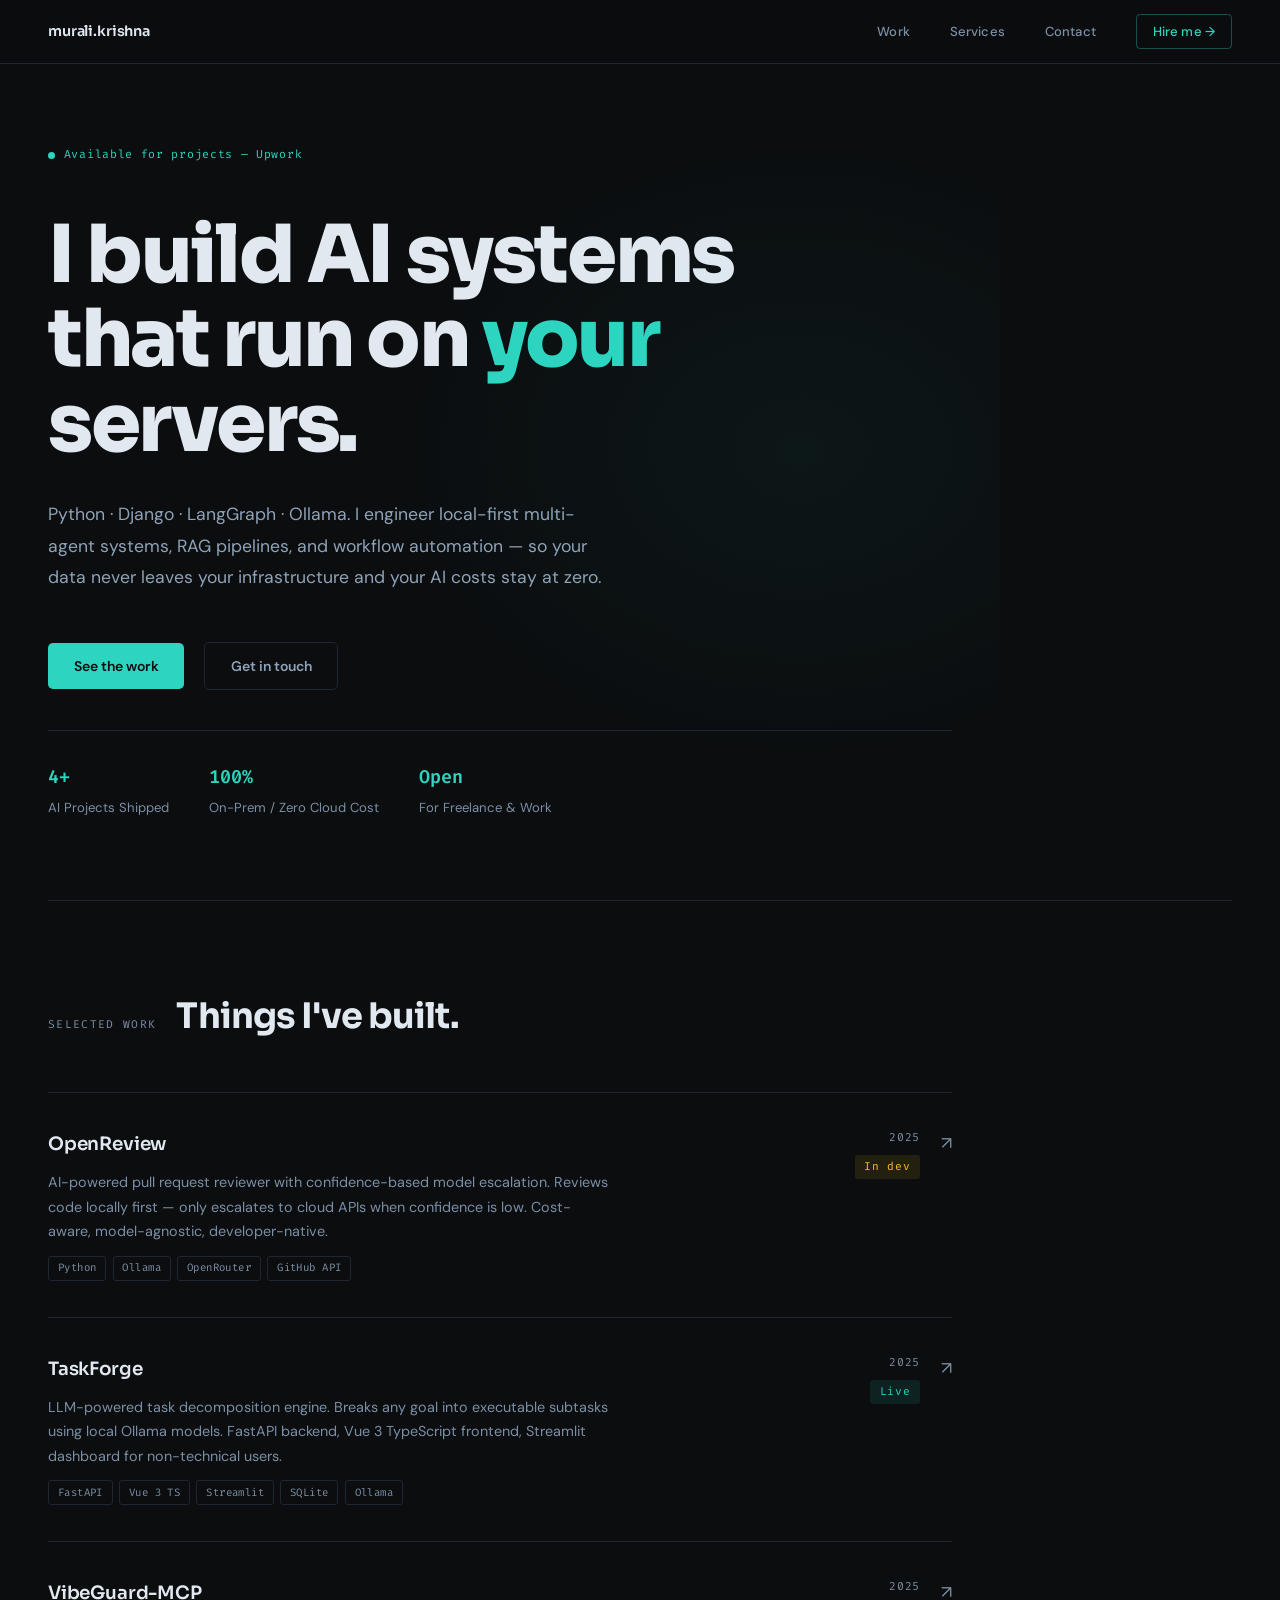
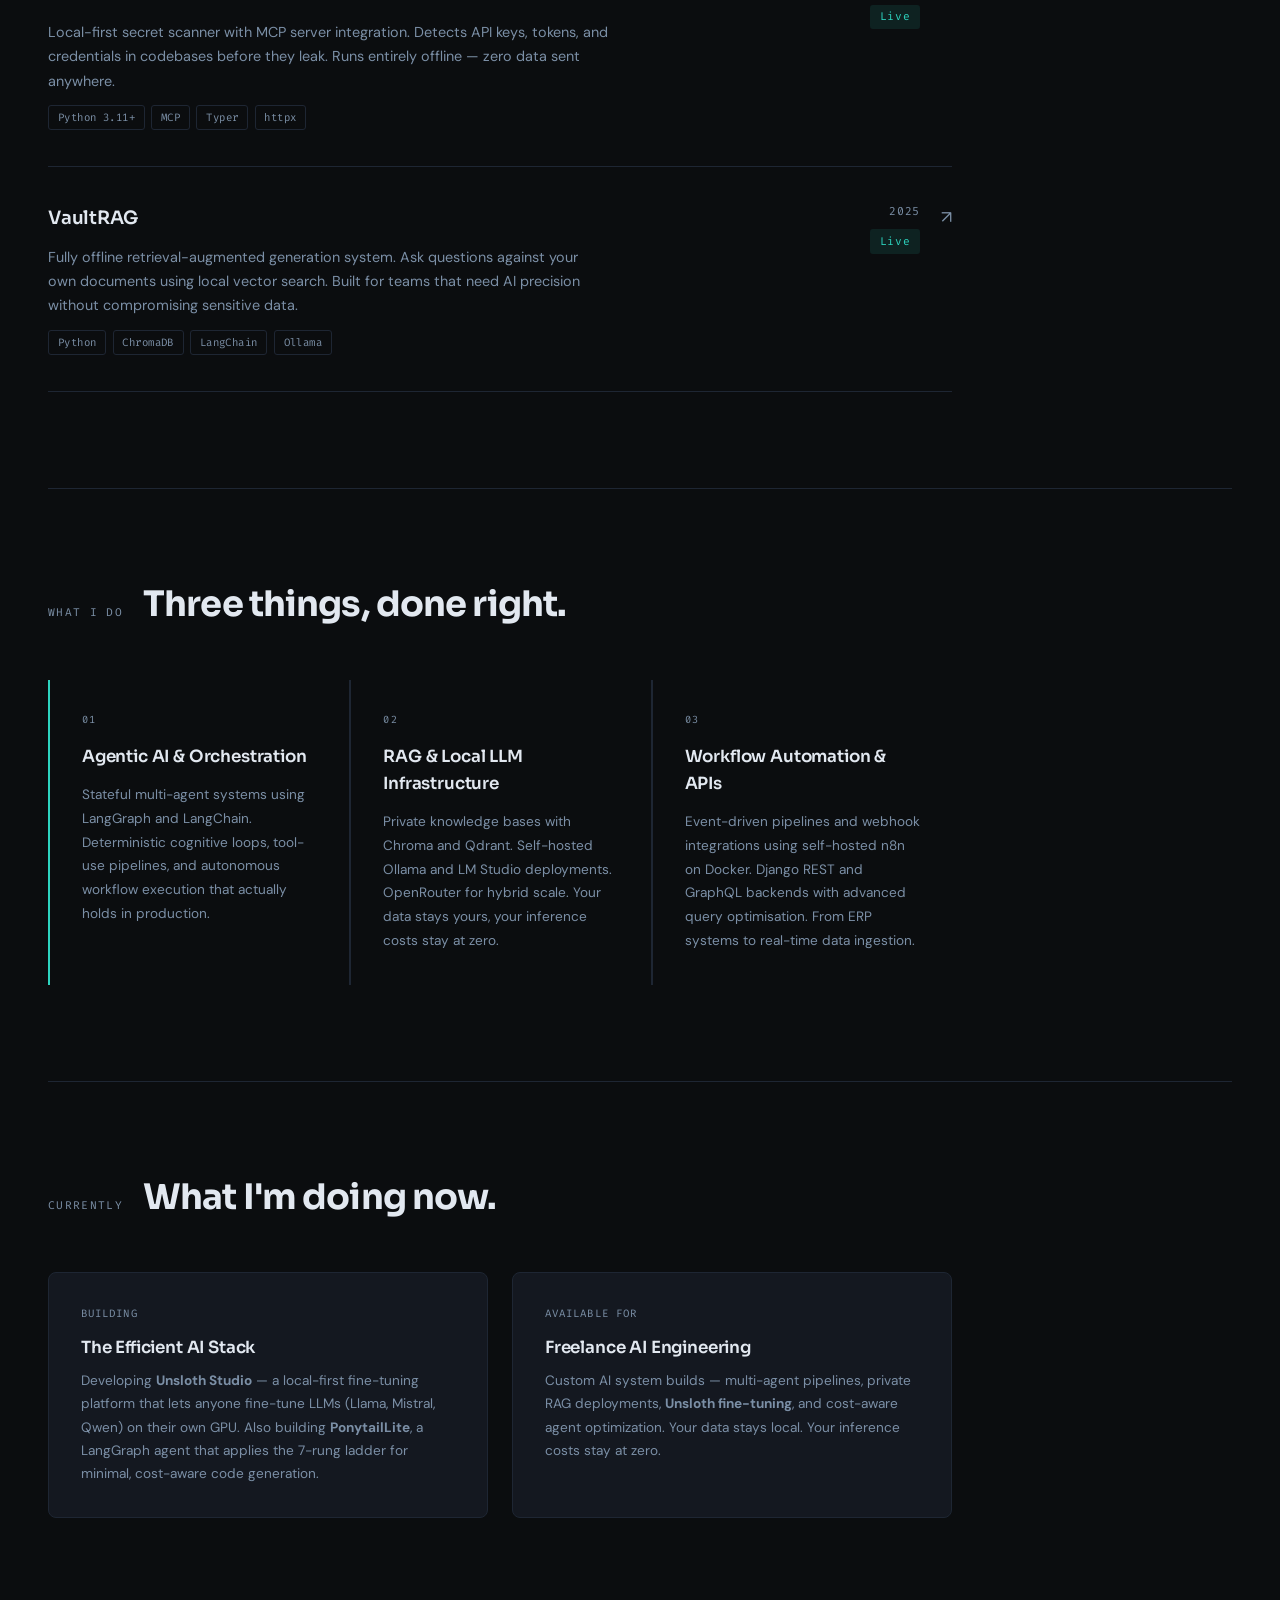
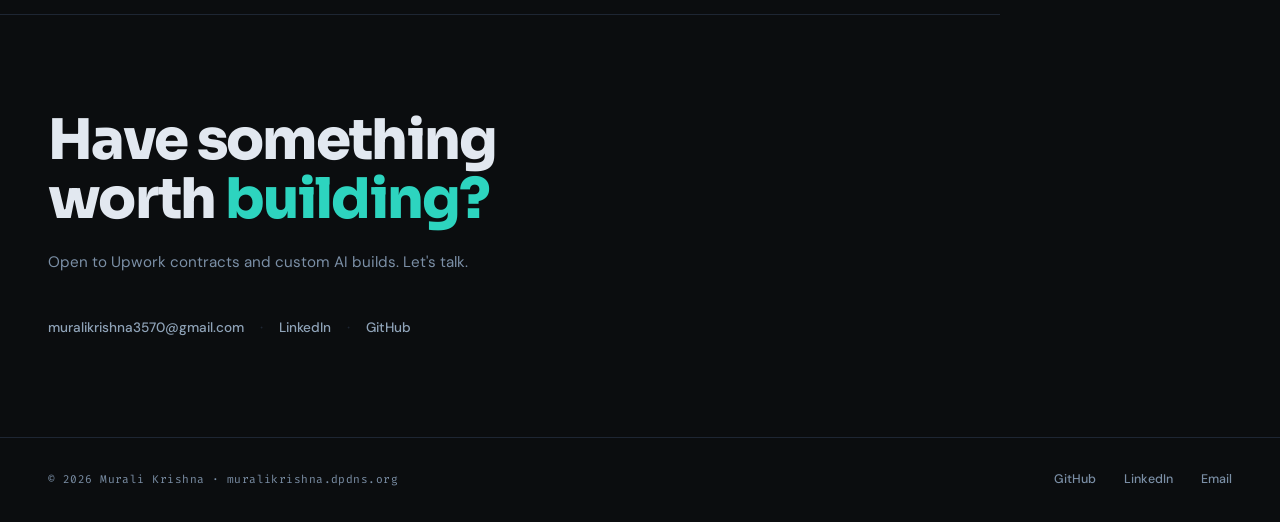
==== commit cf091770: "Update Currently section with Unsloth Studio and PonytailLite" ====
--- a/index.html
+++ b/index.html
@@ -234,23 +234,28 @@
     </div>
 
     <div class="currently-grid">
+      
+      <!-- Card 1: Building -->
       <div class="current-card">
         <p class="current-card-label">Building</p>
-        <h3 class="current-card-title">AppForge — AI SaaS Studio</h3>
+        <h3 class="current-card-title">The Efficient AI Stack</h3>
         <p class="current-card-desc">
-          Building focused AI-powered SaaS tools and open-source applications. 
-          Each product solves one problem, ships fast, and is optimized for developer workflows.
-        </p>
-      </div>
+          Developing <strong>Unsloth Studio</strong> — a local-first fine-tuning platform that lets anyone fine-tune LLMs (Llama, Mistral, Qwen) on their own GPU. 
+          Also building <strong>PonytailLite</strong>, a LangGraph agent that applies the 7-rung ladder for minimal, cost-aware code generation.
+        </p>
+      </div>
+      
+      <!-- Card 2: Available for -->
       <div class="current-card">
-        <p class="current-card-label">Open to</p>
-        <h3 class="current-card-title">Freelance AI/ML Engineering</h3>
+        <p class="current-card-label">Available for</p>
+        <h3 class="current-card-title">Freelance AI Engineering</h3>
         <p class="current-card-desc">
-          Available on Upwork for custom AI system builds — multi-agent pipelines, 
-          private LLM deployments, RAG knowledge bases, and n8n automation. 
-          Serious enquiries only.
-        </p>
-      </div>
+          Custom AI system builds — multi-agent pipelines, private RAG deployments, 
+          <strong>Unsloth fine-tuning</strong>, and cost-aware agent optimization. 
+          Your data stays local. Your inference costs stay at zero.
+        </p>
+      </div>
+
     </div>
   </section>
 
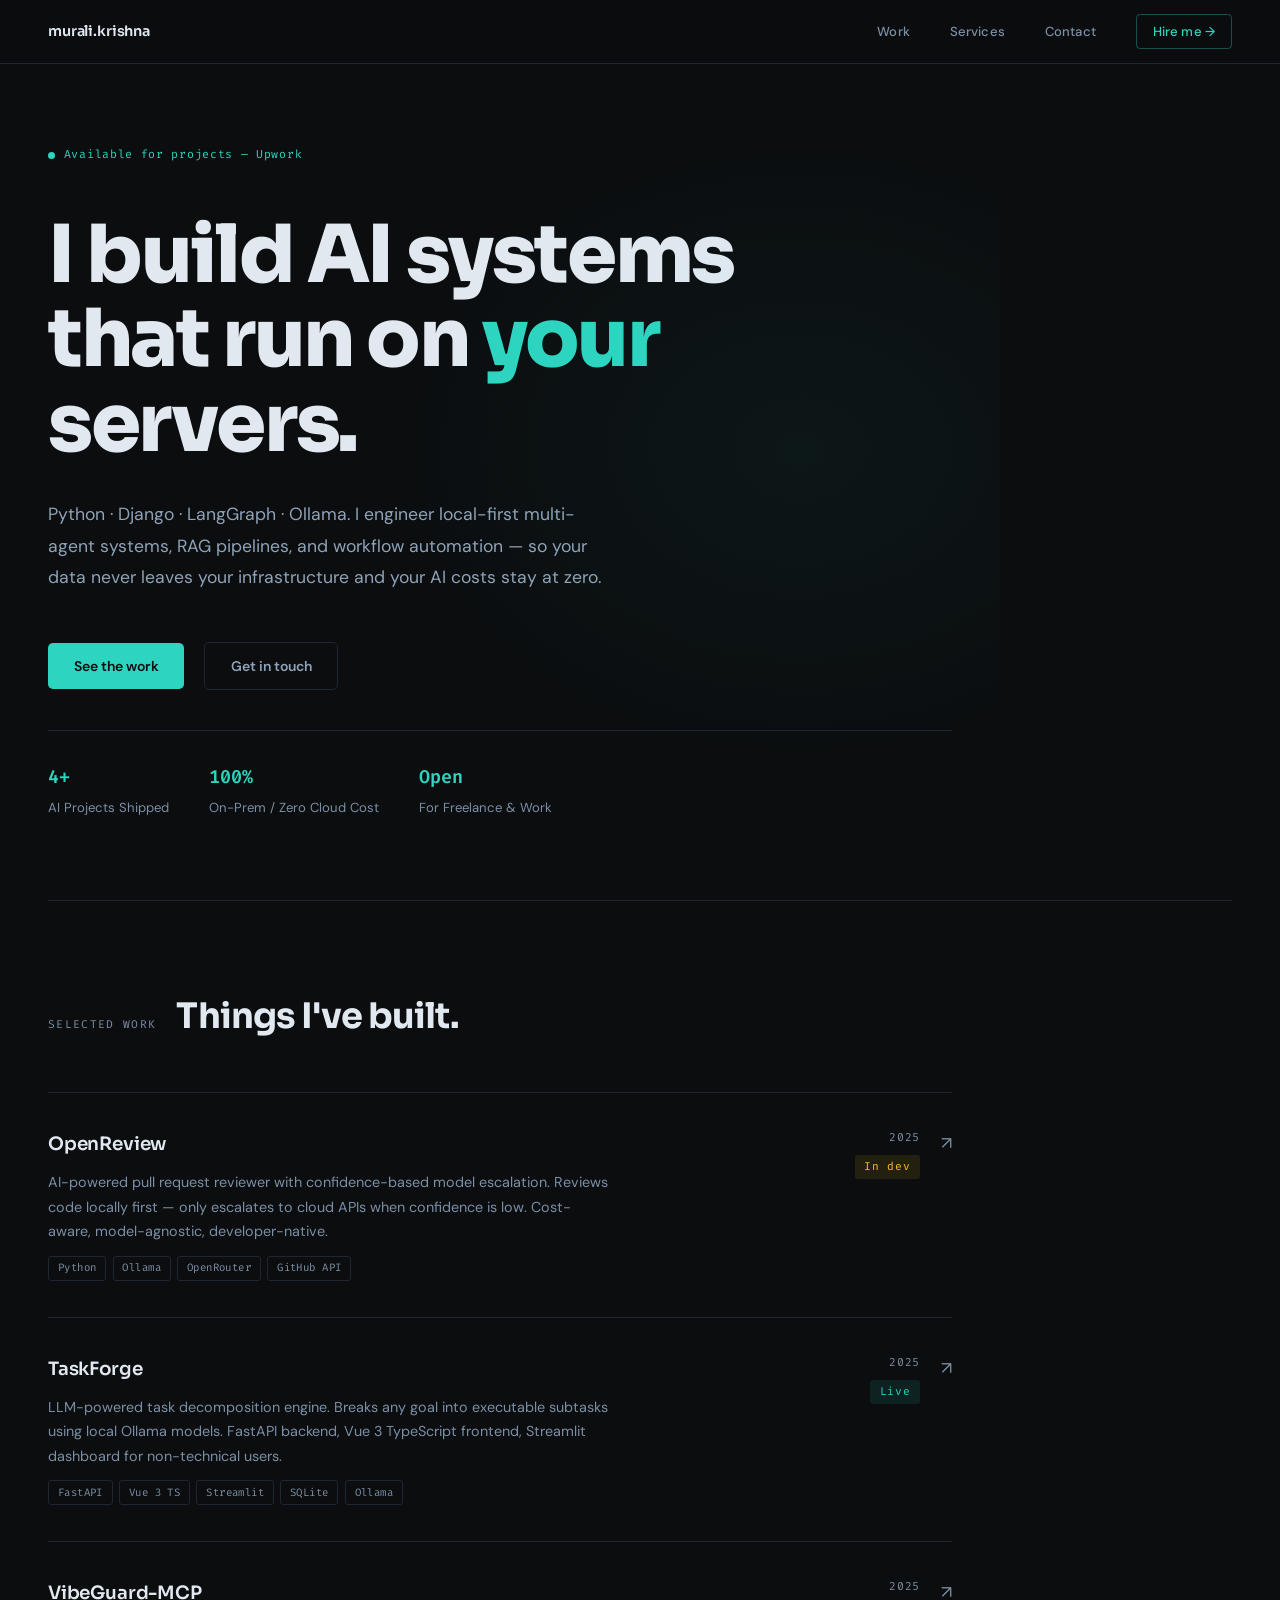
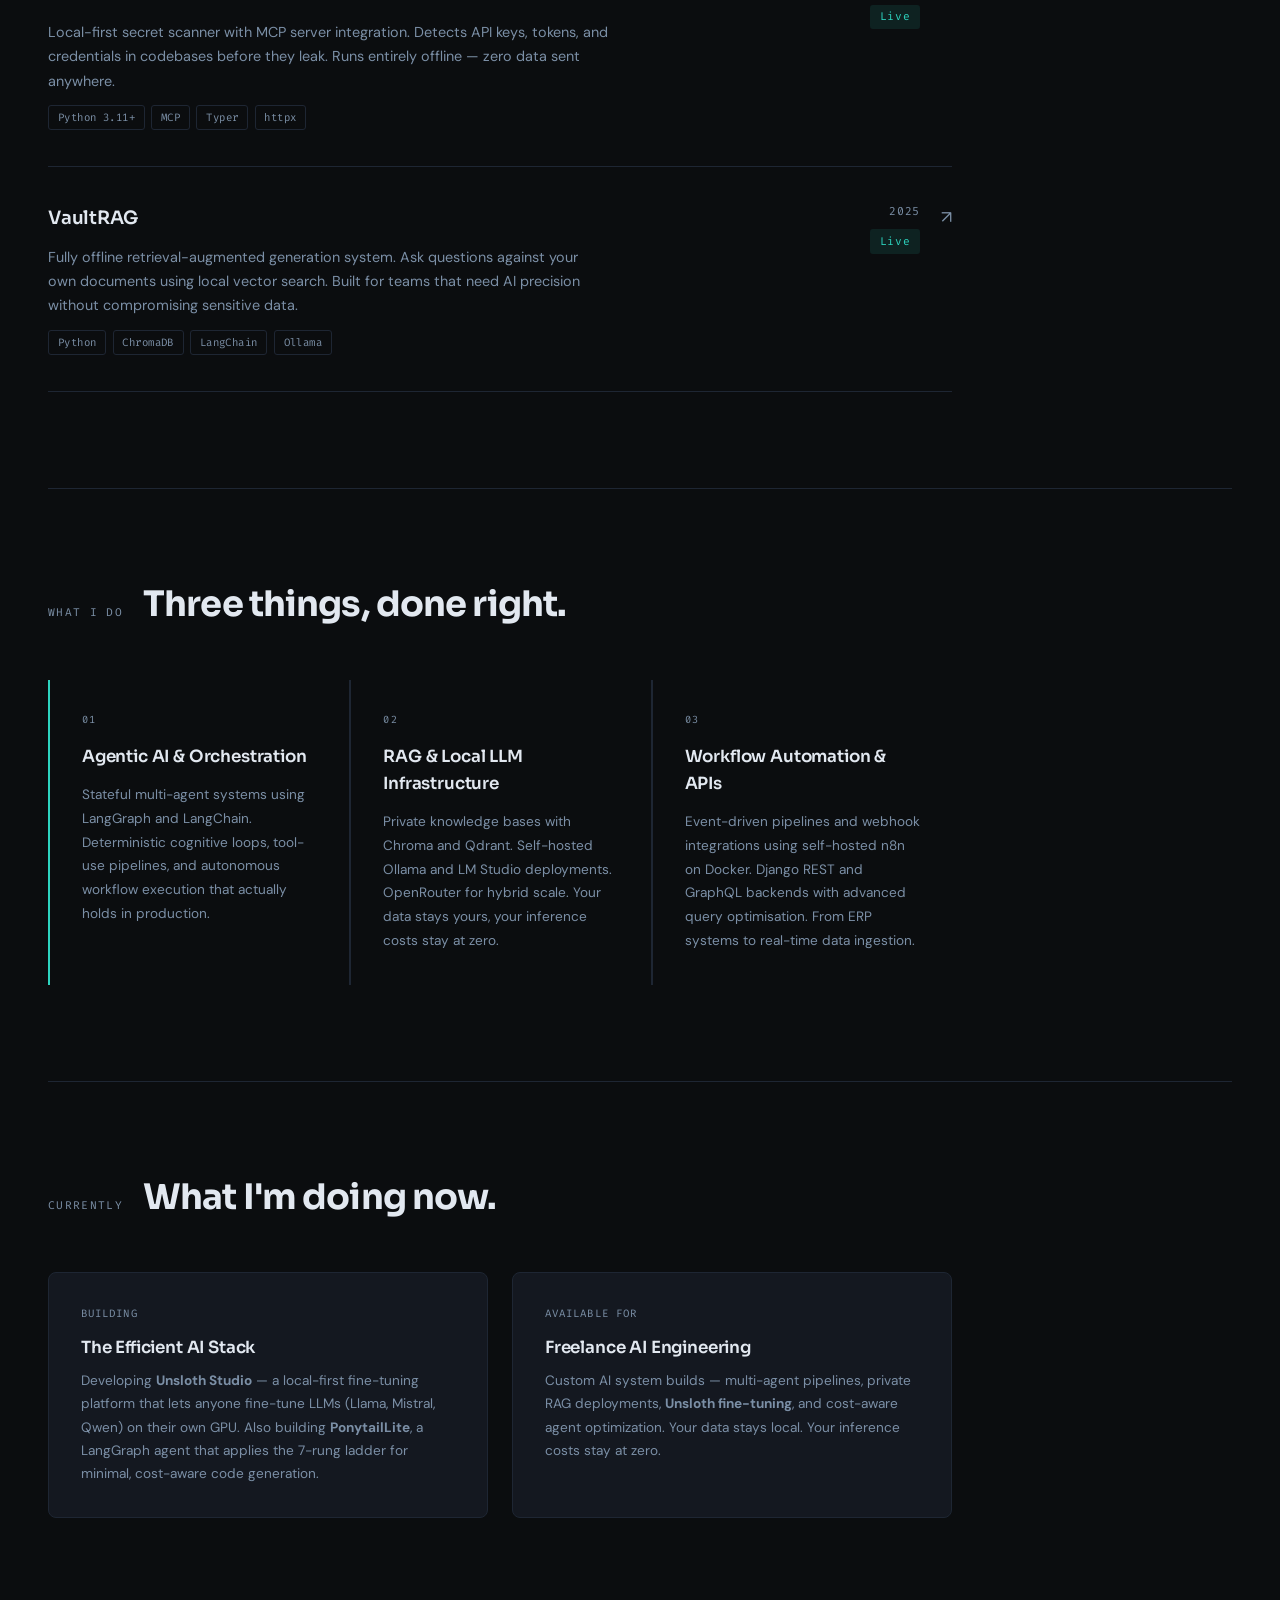
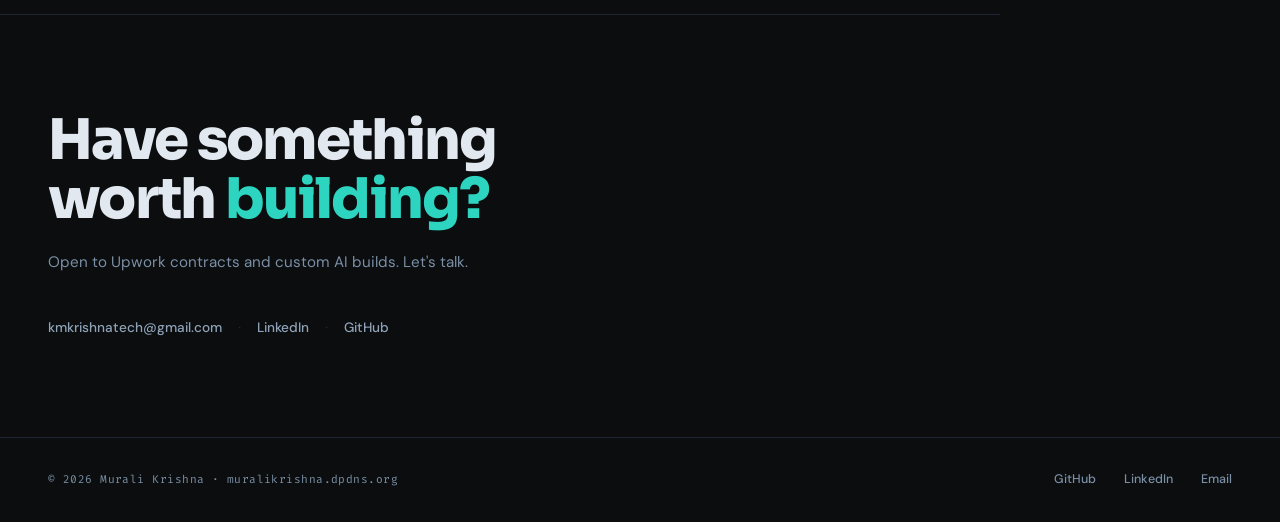
==== commit 44749421: "Update contact and footer email to kmkrishnatech@gmail.com" ====
--- a/index.html
+++ b/index.html
@@ -266,7 +266,7 @@
       Open to Upwork contracts and custom AI builds. Let's talk.
     </p>
     <div class="contact-links">
-      <a href="mailto:muralikrishna3570@gmail.com" class="contact-link">muralikrishna3570@gmail.com</a>
+      <a href="mailto:kmkrishnatech@gmail.com" class="contact-link">kmkrishnatech@gmail.com</a>
       <span class="contact-sep">·</span>
       <a href="https://linkedin.com/in/muralikrishnakuppala" target="_blank" rel="noopener noreferrer" class="contact-link">LinkedIn</a>
       <span class="contact-sep">·</span>
@@ -280,7 +280,7 @@
     <div class="footer-right">
       <a href="https://github.com/murali19980" target="_blank" rel="noopener noreferrer">GitHub</a>
       <a href="https://linkedin.com/in/muralikrishnakuppala" target="_blank" rel="noopener noreferrer">LinkedIn</a>
-      <a href="mailto:muralikrishna3570@gmail.com">Email</a>
+      <a href="mailto:kmkrishnatech@gmail.com">Email</a>
     </div>
   </footer>
 
